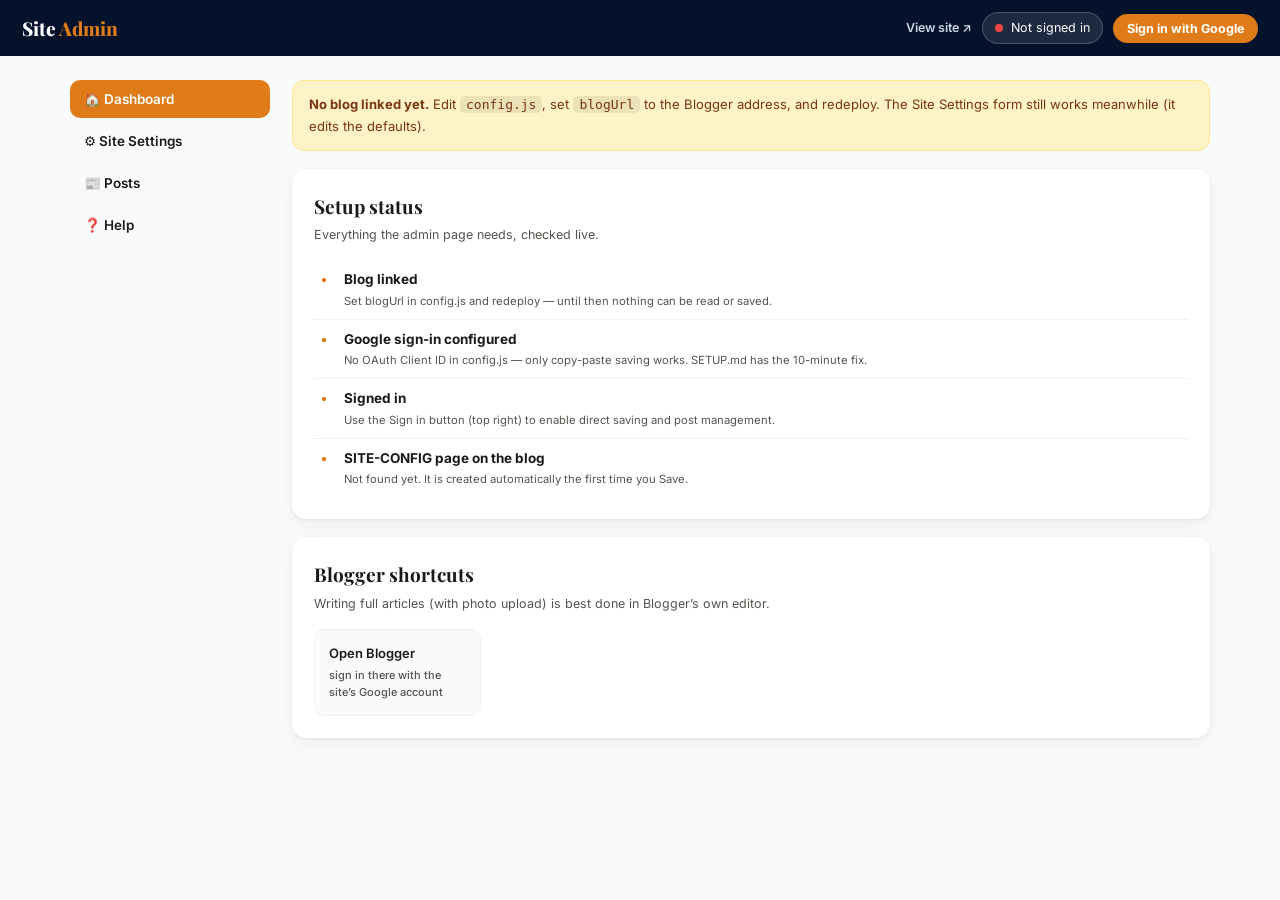
==== site/admin.html @ 519e2b73 "Culturae — magazine site (Vercel front + Blogger theme + /admin)" ====
<!DOCTYPE html>
<html lang="en">
<head>
  <meta charset="utf-8"/>
  <meta name="viewport" content="width=device-width, initial-scale=1"/>
  <meta name="robots" content="noindex, nofollow"/>
  <title>Site Admin</title>
  <link rel="preconnect" href="https://fonts.googleapis.com"/>
  <link rel="preconnect" href="https://fonts.gstatic.com" crossorigin="anonymous"/>
  <link href="https://fonts.googleapis.com/css2?family=Playfair+Display:wght@700;800&amp;family=Inter:wght@400;500;600;700&amp;display=swap" rel="stylesheet"/>
  <link rel="stylesheet" href="style.css"/>
  <style>
    body.pb-admin { font-family: var(--pb-sans); background: var(--pb-bg); }
    .ad-top {
      position: sticky; top: 0; z-index: 50; background: var(--pb-dark); color: #fff;
      display: flex; align-items: center; gap: 14px; padding: 12px 22px;
    }
    .ad-top .logo { font-family: var(--pb-display); font-weight: 800; font-size: 19px; }
    .ad-top .logo .accent { color: var(--pb-primary); }
    .ad-top .links { margin-left: auto; display: flex; align-items: center; gap: 10px; flex-wrap: wrap; }
    .ad-top a.tlink { color: #cbd5e1; font-size: 12.5px; font-weight: 600; }
    .ad-top a.tlink:hover { color: var(--pb-primary); }
    .ad-chip {
      display: inline-flex; align-items: center; gap: 8px; background: rgba(255,255,255,.1);
      border: 1px solid rgba(255,255,255,.2); border-radius: 999px; padding: 5px 12px; font-size: 12.5px;
    }
    .ad-chip .dot { width: 8px; height: 8px; border-radius: 50%; background: #ef4444; }
    .ad-chip.on .dot { background: #22c55e; }
    .ad-shell { display: flex; gap: 22px; max-width: 1180px; margin: 24px auto; padding: 0 20px; align-items: flex-start; }
    .ad-side { width: 200px; flex-shrink: 0; position: sticky; top: 74px; }
    .ad-side button {
      display: block; width: 100%; text-align: left; border: 0; background: transparent;
      padding: 11px 14px; border-radius: 10px; cursor: pointer; color: var(--pb-ink);
      font-family: var(--pb-sans); font-size: 13.5px; font-weight: 600; margin-bottom: 4px;
    }
    .ad-side button:hover { background: #fff; }
    .ad-side button.active { background: var(--pb-primary); color: #fff; }
    .ad-main { flex: 1; min-width: 0; }
    .ad-panel { display: none; }
    .ad-panel.active { display: block; }
    .ad-card {
      background: #fff; border-radius: 14px; box-shadow: var(--pb-card-shadow);
      padding: 22px; margin-bottom: 18px;
    }
    .ad-card h2 {
      margin: 0 0 4px; font-family: var(--pb-display); font-size: 19px; color: var(--pb-ink);
    }
    .ad-card .sub { margin: 0 0 16px; font-size: 12.5px; color: var(--pb-muted); line-height: 1.55; }
    .ad-field { margin-bottom: 12px; }
    .ad-field label { display: block; font-size: 12px; font-weight: 600; color: var(--pb-muted); margin-bottom: 5px; }
    .ad-field input, .ad-field textarea, .ad-field select {
      width: 100%; border: 1px solid var(--pb-faint); border-radius: 9px; padding: 9px 12px;
      font-family: var(--pb-sans); font-size: 13.5px; color: var(--pb-ink); background: #fff; outline: none;
    }
    .ad-field input:focus, .ad-field textarea:focus, .ad-field select:focus { border-color: var(--pb-primary); }
    .ad-field textarea { min-height: 90px; resize: vertical; }
    .ad-cols { display: grid; grid-template-columns: 1fr 1fr; gap: 0 16px; }
    @media (max-width: 700px) { .ad-cols { grid-template-columns: 1fr; } .ad-shell { flex-direction: column; } .ad-side { width: 100%; position: static; display: flex; flex-wrap: wrap; } .ad-side button { width: auto; } }
    .ad-rows { display: flex; flex-direction: column; gap: 8px; }
    .ad-row { display: flex; gap: 8px; align-items: center; }
    .ad-row input, .ad-row select { flex: 1; border: 1px solid var(--pb-faint); border-radius: 9px; padding: 8px 11px; font-family: var(--pb-sans); font-size: 13px; min-width: 0; outline: none; }
    .ad-row input:focus { border-color: var(--pb-primary); }
    .ad-row .vthumb { width: 56px; height: 32px; object-fit: cover; border-radius: 6px; background: var(--pb-line); flex-shrink: 0; }
    .ad-icon-btn {
      border: 1px solid var(--pb-line); background: #fff; border-radius: 8px; width: 30px; height: 30px;
      cursor: pointer; color: var(--pb-muted); font-size: 13px; line-height: 1; flex-shrink: 0;
    }
    .ad-icon-btn:hover { border-color: var(--pb-primary); color: var(--pb-primary); }
    .ad-add { margin-top: 10px; }
    .ad-btn {
      border: 0; border-radius: 999px; padding: 10px 22px; cursor: pointer;
      font-family: var(--pb-sans); font-size: 13.5px; font-weight: 700;
      background: var(--pb-primary); color: #fff;
    }
    .ad-btn:hover { background: var(--pb-secondary); }
    .ad-btn.ghost { background: #fff; color: var(--pb-secondary); border: 1px solid var(--pb-faint); }
    .ad-btn.ghost:hover { border-color: var(--pb-primary); color: var(--pb-primary); background: #fff; }
    .ad-btn.small { padding: 7px 14px; font-size: 12.5px; }
    .ad-btn.danger { background: #fff; color: #b91c1c; border: 1px solid #fecaca; }
    .ad-btn.danger:hover { background: #b91c1c; color: #fff; }
    .ad-btn:disabled { opacity: .45; cursor: not-allowed; }
    .ad-savebar {
      position: sticky; bottom: 14px; display: flex; gap: 10px; flex-wrap: wrap; align-items: center;
      background: var(--pb-dark); border-radius: 14px; padding: 13px 18px; box-shadow: 0 10px 30px rgba(0,0,0,.25);
    }
    .ad-savebar .note { color: #cbd5e1; font-size: 12px; margin-left: auto; }
    .ad-status { list-style: none; margin: 0; padding: 0; }
    .ad-status li { display: flex; gap: 10px; align-items: flex-start; padding: 9px 0; border-bottom: 1px solid var(--pb-line); font-size: 13.5px; }
    .ad-status li:last-child { border-bottom: 0; }
    .ad-status .st { font-weight: 800; width: 20px; flex-shrink: 0; text-align: center; }
    .ad-status .ok { color: #16a34a; } .ad-status .no { color: #d97706; }
    .ad-status small { display: block; color: var(--pb-muted); margin-top: 2px; line-height: 1.5; }
    .ad-shortcuts { display: grid; grid-template-columns: repeat(auto-fill, minmax(150px, 1fr)); gap: 10px; }
    .ad-shortcuts a {
      display: block; background: var(--pb-bg); border: 1px solid var(--pb-line); border-radius: 10px;
      padding: 13px 14px; font-size: 13px; font-weight: 600; color: var(--pb-ink);
    }
    .ad-shortcuts a:hover { border-color: var(--pb-primary); color: var(--pb-primary); }
    .ad-shortcuts a span { display: block; font-size: 11px; font-weight: 500; color: var(--pb-muted); margin-top: 3px; }
    table.ad-posts { width: 100%; border-collapse: collapse; font-size: 13px; }
    table.ad-posts th { text-align: left; font-size: 11px; text-transform: uppercase; letter-spacing: 1px; color: var(--pb-muted); padding: 8px 10px; border-bottom: 2px solid var(--pb-line); }
    table.ad-posts td { padding: 10px; border-bottom: 1px solid var(--pb-line); vertical-align: top; }
    table.ad-posts .t { font-weight: 600; }
    .ad-pill { display: inline-block; font-size: 10.5px; font-weight: 700; letter-spacing: .5px; text-transform: uppercase; border-radius: 999px; padding: 2px 9px; background: var(--pb-primary-soft); color: var(--pb-secondary-deep); margin: 1px 2px 1px 0; }
    .ad-pill.draft { background: #fef3c7; color: #92400e; }
    .ad-actions { display: flex; gap: 6px; flex-wrap: wrap; }
    .ad-banner { border-radius: 12px; padding: 13px 16px; font-size: 13px; line-height: 1.6; margin-bottom: 18px; }
    .ad-banner.warn { background: #fef3c7; color: #78350f; border: 1px solid #fde68a; }
    .ad-banner.info { background: #e0ecff; color: #1e3a8a; border: 1px solid #bfdbfe; }
    .ad-banner code { background: rgba(0,0,0,.07); border-radius: 5px; padding: 1px 6px; }
    #ad-toasts { position: fixed; right: 18px; bottom: 18px; z-index: 100; display: flex; flex-direction: column; gap: 8px; }
    .ad-toast { background: var(--pb-dark); color: #fff; border-radius: 10px; padding: 11px 16px; font-size: 13px; box-shadow: 0 10px 24px rgba(0,0,0,.3); max-width: 340px; }
    .ad-toast.err { background: #b91c1c; }
    .ad-help h3 { font-family: var(--pb-display); font-size: 16px; margin: 18px 0 6px; }
    .ad-help p, .ad-help li { font-size: 13.5px; color: #44403c; line-height: 1.7; }
    .ad-help code { background: var(--pb-line); border-radius: 5px; padding: 1px 6px; font-size: 12px; }
    .ad-json { width: 100%; min-height: 160px; font-family: monospace; font-size: 12px; border: 1px solid var(--pb-faint); border-radius: 9px; padding: 10px; }
  </style>
  <script src="config.js"></script>
</head>
<body class="pb-admin">

  <div class="ad-top">
    <div class="logo">Site <span class="accent">Admin</span></div>
    <div class="links">
      <a class="tlink" href="/" target="_blank" rel="noopener">View site &#8599;</a>
      <a class="tlink" id="ad-view-blog" href="#" target="_blank" rel="noopener" style="display:none">View blog &#8599;</a>
      <span class="ad-chip" id="ad-auth-chip"><span class="dot"></span><span id="ad-auth-text">Not signed in</span></span>
      <button class="ad-btn small" id="ad-signin-btn" type="button">Sign in with Google</button>
    </div>
  </div>

  <div class="ad-shell">
    <div class="ad-side" id="ad-tabs">
      <button class="active" data-panel="dash" type="button">&#127968; Dashboard</button>
      <button data-panel="settings" type="button">&#9881;&#65039; Site Settings</button>
      <button data-panel="posts" type="button">&#128240; Posts</button>
      <button data-panel="help" type="button">&#10067; Help</button>
    </div>

    <div class="ad-main">

      <!-- ============ DASHBOARD ============ -->
      <div class="ad-panel active" id="panel-dash">
        <div id="ad-banners"></div>
        <div class="ad-card">
          <h2>Setup status</h2>
          <p class="sub">Everything the admin page needs, checked live.</p>
          <ul class="ad-status" id="ad-status"></ul>
        </div>
        <div class="ad-card">
          <h2>Blogger shortcuts</h2>
          <p class="sub">Writing full articles (with photo upload) is best done in Blogger&#8217;s own editor.</p>
          <div class="ad-shortcuts" id="ad-shortcuts"></div>
        </div>
      </div>

      <!-- ============ SITE SETTINGS ============ -->
      <div class="ad-panel" id="panel-settings">
        <div class="ad-card">
          <h2>Branding</h2>
          <p class="sub">The site name shown in the header and footer of the Vercel site.</p>
          <div class="ad-cols">
            <div class="ad-field"><label>Site name</label><input data-cfg="brand.title" type="text"/></div>
            <div class="ad-field"><label>Tagline</label><input data-cfg="brand.tagline" type="text"/></div>
            <div class="ad-field"><label>Logo image URL (optional — empty = text logo)</label><input data-cfg="brand.logo" type="text" placeholder="https://..."/></div>
            <div class="ad-field"><label>Hero carousel label</label><input data-cfg="heroLabel" type="text" placeholder="Featured"/></div>
          </div>
        </div>

        <div class="ad-card">
          <h2>Menu</h2>
          <p class="sub">Top navigation links. Category pages live on the blog: <code>&lt;blog address&gt;/search/label/&lt;Label&gt;</code>.</p>
          <div class="ad-rows" id="rows-nav"></div>
          <button class="ad-btn ghost small ad-add" data-add="nav" type="button">+ Add link</button>
        </div>

        <div class="ad-card">
          <h2>Homepage rows</h2>
          <p class="sub">Each row shows the 5 newest posts carrying that label. The label must exactly match the label on the Blogger posts.</p>
          <div class="ad-rows" id="rows-sections"></div>
          <button class="ad-btn ghost small ad-add" data-add="sections" type="button">+ Add row</button>
        </div>

        <div class="ad-card">
          <h2>Quote banner</h2>
          <p class="sub">The dark banner between the homepage rows. Leave the quote empty to hide it.</p>
          <div class="ad-field"><label>Quote</label><textarea data-cfg="quote.text"></textarea></div>
          <div class="ad-cols">
            <div class="ad-field"><label>Name</label><input data-cfg="quote.name" type="text"/></div>
            <div class="ad-field"><label>Role / description</label><input data-cfg="quote.role" type="text"/></div>
          </div>
          <div class="ad-field"><label>Portrait image URL (optional)</label><input data-cfg="quote.image" type="text" placeholder="https://..."/></div>
        </div>

        <div class="ad-card">
          <h2>YouTube videos</h2>
          <p class="sub">The video ID is the part after <code>v=</code> in a YouTube link. Remove all rows to hide the section.</p>
          <div class="ad-rows" id="rows-videos"></div>
          <button class="ad-btn ghost small ad-add" data-add="videos" type="button">+ Add video</button>
        </div>

        <div class="ad-card">
          <h2>Footer</h2>
          <div class="ad-cols">
            <div class="ad-field"><label>Footer title (empty = site name)</label><input data-cfg="footer.title" type="text"/></div>
            <div class="ad-field"><label>Email</label><input data-cfg="footer.contact.email" type="text"/></div>
            <div class="ad-field"><label>Phone</label><input data-cfg="footer.contact.phone" type="text"/></div>
            <div class="ad-field"><label>WhatsApp number (digits only, with country code)</label><input data-cfg="footer.contact.whatsapp" type="text" placeholder="9198xxxxxxxx"/></div>
            <div class="ad-field"><label>Address (optional)</label><input data-cfg="footer.contact.address" type="text"/></div>
          </div>
          <div class="ad-field"><label>About text</label><textarea data-cfg="footer.about"></textarea></div>
          <label style="font-size:12px;font-weight:600;color:var(--pb-muted);margin-bottom:5px;display:block">Social links</label>
          <div class="ad-rows" id="rows-social"></div>
          <button class="ad-btn ghost small ad-add" data-add="social" type="button">+ Add social link</button>
          <div class="ad-cols" style="margin-top:16px">
            <div class="ad-field"><label>Newsletter form URL (Google Form / Mailchimp — empty hides the box)</label><input data-cfg="footer.newsletter.action" type="text" placeholder="https://..."/></div>
            <div class="ad-field"><label>Newsletter box title</label><input data-cfg="footer.newsletter.title" type="text"/></div>
          </div>
        </div>

        <div class="ad-savebar">
          <button class="ad-btn" id="ad-save-btn" type="button">Save to website</button>
          <button class="ad-btn ghost" id="ad-copy-btn" type="button">Copy for manual paste</button>
          <span class="note" id="ad-save-note">Changes go live on both sites within a minute or two.</span>
        </div>
        <div class="ad-card" id="ad-manual-card" style="display:none; margin-top:18px">
          <h2>Manual paste</h2>
          <p class="sub">Copied! In Blogger open <b>Pages &#8594; SITE-CONFIG</b> (create it with exactly that title if missing), switch the editor to <b>HTML view</b> (pencil icon &#8594; HTML view), select everything, paste, then <b>Publish/Update</b>.</p>
          <textarea class="ad-json" id="ad-manual-json" readonly></textarea>
        </div>
      </div>

      <!-- ============ POSTS ============ -->
      <div class="ad-panel" id="panel-posts">
        <div id="ad-posts-locked" class="ad-banner info">
          Sign in with Google (top right) to manage posts here — or use the
          <a href="https://www.blogger.com" target="_blank" rel="noopener"><b>Blogger dashboard</b></a> directly.
        </div>
        <div id="ad-posts-ui" style="display:none">
          <div class="ad-card">
            <h2>Quick post</h2>
            <p class="sub">Good for short announcements. For long articles with several photos, use the Blogger editor (photo upload works there).</p>
            <div class="ad-field"><label>Title</label><input id="np-title" type="text"/></div>
            <div class="ad-field"><label>Labels (comma separated — these decide which homepage rows it appears in)</label><input id="np-labels" type="text" placeholder="News, Featured"/></div>
            <div class="ad-field"><label>Main image URL (becomes the card thumbnail)</label><input id="np-image" type="text" placeholder="https://..."/></div>
            <div class="ad-field"><label>Text</label><textarea id="np-body" style="min-height:140px"></textarea></div>
            <div class="ad-actions">
              <button class="ad-btn" id="np-publish" type="button">Publish</button>
              <button class="ad-btn ghost" id="np-draft" type="button">Save as draft</button>
            </div>
            <div id="np-result" style="margin-top:10px;font-size:13px"></div>
          </div>
          <div class="ad-card">
            <h2>Recent posts <button class="ad-btn ghost small" id="ad-posts-refresh" style="float:right" type="button">Refresh</button></h2>
            <div style="overflow-x:auto">
              <table class="ad-posts">
                <thead><tr><th>Post</th><th>Labels</th><th style="width:210px">Actions</th></tr></thead>
                <tbody id="ad-posts-body"></tbody>
              </table>
            </div>
          </div>
        </div>
      </div>

      <!-- ============ HELP ============ -->
      <div class="ad-panel" id="panel-help">
        <div class="ad-card ad-help">
          <h2>How this site works</h2>
          <p>Articles live on the <b>Blogger blog</b>. The public website reads them automatically — no redeploys, ever.</p>
          <h3>Where do I change things?</h3>
          <ul>
            <li><b>Write / edit articles</b> — Blogger editor (Dashboard tab &#8594; shortcuts), or Quick post here.</li>
            <li><b>Homepage rows, videos, quote, footer, menu</b> — Site Settings tab, then Save.</li>
            <li><b>Logo image &amp; blog menus</b> — Blogger &#8594; Layout.</li>
            <li><b>Colors</b> — Blogger &#8594; Theme &#8594; Customize.</li>
          </ul>
          <h3>Labels are the magic</h3>
          <p>A post labelled <code>News</code> appears in the Updates row; <code>Featured</code> puts it in the top carousel. One post can carry several labels. Every post needs at least one image — the first image becomes its thumbnail.</p>
          <h3>Where do my settings get saved?</h3>
          <p>Into a hidden page on the blog called <code>SITE-CONFIG</code>. Both the Vercel site and the blog read it when they load. Don&#8217;t delete that page, and never put passwords in it — it is technically public.</p>
          <h3>Sign-in doesn&#8217;t work?</h3>
          <p>The Google OAuth Client ID must be set in <code>config.js</code> and this page&#8217;s address must be listed as an authorized JavaScript origin in Google Cloud Console (SETUP.md has the exact steps). Only the Google account that owns the blog can actually save — other accounts get an error from Google.</p>
        </div>
      </div>

    </div>
  </div>

  <div id="ad-toasts"></div>

  <script src="https://accounts.google.com/gsi/client" async defer></script>
  <script src="admin.js"></script>
</body>
</html>
---- site/style.css ----
/* ============================================================
   Heritage Magazine — Blogger theme styled after punarjjanibharat.com
   Fonts: Playfair Display (display), Lora (serif), Inter (UI)
   Palette: saffron #e07b1a · brown #79603c · navy #04122b
   ============================================================ */

:root {
  --pb-primary: #e07b1a;
  --pb-primary-soft: #ffedd5;
  --pb-secondary: #79603c;
  --pb-secondary-deep: #5f4b2f;
  --pb-dark: #04122b;
  --pb-darker: #031020;
  --pb-bg: #f8fafc;
  --pb-line: #eef2f7;
  --pb-ink: #1c1917;
  --pb-muted: #57534e;
  --pb-faint: #cbd5e1;
  --pb-card-shadow: 0 1px 3px rgba(0, 0, 0, .07), 0 6px 18px rgba(0, 0, 0, .05);
  --pb-card-shadow-hover: 0 4px 10px rgba(0, 0, 0, .08), 0 14px 30px rgba(0, 0, 0, .10);
  --pb-display: 'Playfair Display', Georgia, serif;
  --pb-serif: 'Lora', Georgia, serif;
  --pb-sans: 'Inter', system-ui, -apple-system, 'Segoe UI', Roboto, sans-serif;
  --pb-radius: 12px;
  --pb-maxw: 1240px;
}

* { box-sizing: border-box; }
html { scroll-behavior: smooth; -webkit-text-size-adjust: 100%; }
body {
  margin: 0;
  background: var(--pb-bg);
  color: var(--pb-ink);
  font-family: var(--pb-serif);
  font-size: 16px;
  line-height: 1.6;
}
img { max-width: 100%; border: 0; }
a { color: inherit; text-decoration: none; }
a:hover { color: var(--pb-primary); }

.pb-wrap { max-width: var(--pb-maxw); margin: 0 auto; padding: 0 20px; }

/* visibility helpers driven by body classes set in the template */
.pb-home-only { display: none; }
body.pb-is-home .pb-home-only { display: block; }
body.pb-is-home .pb-hide-on-home { display: none; }

/* ---------------- header ---------------- */
.pb-header {
  position: sticky; top: 0; z-index: 60;
  background: #fff;
  border-bottom: 1px solid var(--pb-line);
  box-shadow: 0 1px 2px rgba(0, 0, 0, .04);
}
.pb-header-inner {
  display: flex; align-items: center; gap: 20px;
  min-height: 74px; padding: 8px 20px;
  max-width: var(--pb-maxw); margin: 0 auto;
}
.pb-brand { display: flex; align-items: center; gap: 12px; flex-shrink: 0; }
.pb-brand img { height: 52px; width: auto; object-fit: contain; }
.pb-brand-title {
  font-family: var(--pb-display); font-weight: 800; font-size: 26px;
  color: var(--pb-secondary-deep); letter-spacing: .5px; line-height: 1.1;
}
.pb-brand-title .accent { color: var(--pb-primary); }
.pb-brand-tagline {
  display: block; font-family: var(--pb-sans); font-weight: 500;
  font-size: 10.5px; letter-spacing: 2.2px; text-transform: uppercase;
  color: var(--pb-muted); margin-top: 2px;
}
.pb-nav { margin-left: auto; }
.pb-nav ul { display: flex; align-items: center; gap: 26px; list-style: none; margin: 0; padding: 0; }
.pb-nav a {
  font-family: var(--pb-sans); font-size: 13px; font-weight: 600;
  letter-spacing: 1.2px; text-transform: uppercase; color: #33302c;
  padding: 8px 0; border-bottom: 2px solid transparent;
}
.pb-nav a:hover { color: var(--pb-primary); border-bottom-color: var(--pb-primary); }
.pb-search { display: flex; align-items: center; }
.pb-search form { display: flex; align-items: center; background: var(--pb-bg); border: 1px solid var(--pb-line); border-radius: 999px; padding: 4px 6px 4px 16px; }
.pb-search input {
  border: 0; background: transparent; outline: none; width: 170px;
  font-family: var(--pb-sans); font-size: 13px; color: var(--pb-ink);
}
.pb-search button {
  border: 0; background: var(--pb-primary); color: #fff; cursor: pointer;
  width: 30px; height: 30px; border-radius: 50%;
  display: flex; align-items: center; justify-content: center; flex-shrink: 0;
}
.pb-search button svg { width: 14px; height: 14px; }
.pb-menu-btn {
  display: none; margin-left: auto; border: 1px solid var(--pb-line);
  background: #fff; border-radius: 8px; padding: 8px 10px; cursor: pointer; color: var(--pb-ink);
}
.pb-menu-btn svg { width: 20px; height: 20px; display: block; }

@media (max-width: 980px) {
  .pb-nav {
    display: none; position: absolute; left: 0; right: 0; top: 100%;
    background: #fff; border-bottom: 1px solid var(--pb-line);
    box-shadow: 0 16px 30px rgba(0, 0, 0, .08); padding: 10px 20px 16px;
  }
  .pb-nav.open { display: block; }
  .pb-nav ul { flex-direction: column; align-items: stretch; gap: 0; }
  .pb-nav a { display: block; padding: 12px 4px; border-bottom: 1px solid var(--pb-line); }
  .pb-menu-btn { display: block; }
  .pb-search { margin-left: auto; }
  .pb-menu-btn { margin-left: 0; }
}
@media (max-width: 560px) {
  .pb-search input { width: 90px; }
  .pb-brand img { height: 42px; }
  .pb-brand-title { font-size: 21px; }
}

/* ---------------- hero carousel ---------------- */
.pb-hero { margin: 22px auto 8px; max-width: var(--pb-maxw); padding: 0 20px; }
.pb-hero-frame {
  position: relative; border-radius: 16px; overflow: hidden;
  background: var(--pb-dark); aspect-ratio: 16 / 6.2; min-height: 220px;
}
.pb-hero-slide {
  position: absolute; inset: 0; opacity: 0; transition: opacity .6s ease;
  pointer-events: none; display: block;
}
.pb-hero-slide.active { opacity: 1; pointer-events: auto; }
.pb-hero-slide img { width: 100%; height: 100%; object-fit: cover; display: block; }
.pb-hero-caption {
  position: absolute; left: 0; right: 0; bottom: 0;
  padding: 90px 34px 30px;
  background: linear-gradient(to top, rgba(3, 16, 32, .88), rgba(3, 16, 32, 0));
  color: #fff;
}
.pb-hero-caption .chip {
  display: inline-block; background: var(--pb-primary); color: #fff;
  font-family: var(--pb-sans); font-size: 11px; font-weight: 700;
  letter-spacing: 1.5px; text-transform: uppercase;
  padding: 4px 12px; border-radius: 999px; margin-bottom: 10px;
}
.pb-hero-caption h3 {
  margin: 0; font-family: var(--pb-display); font-weight: 700;
  font-size: clamp(18px, 2.6vw, 30px); line-height: 1.25; max-width: 850px;
}
.pb-hero-dots {
  position: absolute; bottom: 12px; right: 22px; display: flex; gap: 8px; z-index: 5;
}
.pb-hero-dots button {
  width: 9px; height: 9px; border-radius: 50%; border: 0; cursor: pointer;
  background: rgba(255, 255, 255, .45); padding: 0;
}
.pb-hero-dots button.active { background: var(--pb-primary); width: 22px; border-radius: 999px; }
@media (max-width: 700px) {
  .pb-hero-frame { aspect-ratio: 16 / 10; }
  .pb-hero-caption { padding: 60px 18px 18px; }
}

/* ---------------- section shell ---------------- */
.pb-section { padding: 26px 0 6px; }
.pb-section-head {
  display: flex; align-items: baseline; gap: 16px; margin-bottom: 18px;
}
.pb-section-head h2 {
  margin: 0; font-family: var(--pb-display); font-weight: 800;
  font-size: 21px; letter-spacing: 1.5px; text-transform: uppercase;
  color: var(--pb-ink); position: relative; padding-left: 16px; flex-shrink: 0;
}
.pb-section-head h2::before {
  content: ''; position: absolute; left: 0; top: 4px; bottom: 4px;
  width: 5px; border-radius: 3px; background: var(--pb-primary);
}
.pb-section-head .rule { flex: 1; height: 1px; background: var(--pb-line); }
.pb-section-head .more {
  font-family: var(--pb-sans); font-size: 13px; font-weight: 700;
  color: var(--pb-primary); white-space: nowrap;
}
.pb-section-head .more:hover { color: var(--pb-secondary); }

/* dark variant (videos) */
.pb-section.dark .pb-section-head h2 { color: #fff; }
.pb-section.dark .pb-section-head .rule { background: rgba(255, 255, 255, .15); }

/* ---------------- post cards ---------------- */
.pb-grid {
  display: grid; gap: 18px;
  grid-template-columns: repeat(5, minmax(0, 1fr));
}
@media (max-width: 1100px) { .pb-grid { grid-template-columns: repeat(4, minmax(0, 1fr)); } }
@media (max-width: 900px)  { .pb-grid { grid-template-columns: repeat(3, minmax(0, 1fr)); } }
@media (max-width: 640px)  { .pb-grid { grid-template-columns: repeat(2, minmax(0, 1fr)); gap: 12px; } }

.pb-card {
  background: #fff; border-radius: var(--pb-radius); overflow: hidden;
  box-shadow: var(--pb-card-shadow); display: flex; flex-direction: column;
  transition: transform .18s ease, box-shadow .18s ease; position: relative;
}
.pb-card:hover { transform: translateY(-3px); box-shadow: var(--pb-card-shadow-hover); }
.pb-card-img { display: block; aspect-ratio: 16 / 10; background: var(--pb-line); overflow: hidden; }
.pb-card-img img { width: 100%; height: 100%; object-fit: cover; display: block; transition: transform .35s ease; }
.pb-card:hover .pb-card-img img { transform: scale(1.04); }
.pb-card-body { padding: 12px 14px 10px; display: flex; flex-direction: column; flex: 1; }
.pb-card-title {
  margin: 0 0 6px; font-family: var(--pb-serif); font-weight: 700;
  font-size: 15px; line-height: 1.35; color: var(--pb-ink);
  display: -webkit-box; -webkit-line-clamp: 2; -webkit-box-orient: vertical; overflow: hidden;
}
.pb-card:hover .pb-card-title { color: var(--pb-primary); }
.pb-card-excerpt {
  margin: 0; font-family: var(--pb-sans); font-size: 12.5px; line-height: 1.5;
  color: var(--pb-muted);
  display: -webkit-box; -webkit-line-clamp: 2; -webkit-box-orient: vertical; overflow: hidden;
}
.pb-card-meta {
  margin-top: auto; padding-top: 10px; display: flex; align-items: center; gap: 8px;
  border-top: 1px solid var(--pb-line); margin-top: 12px; padding-top: 9px; padding-bottom: 2px;
}
.pb-avatar {
  width: 24px; height: 24px; border-radius: 50%; flex-shrink: 0;
  background: var(--pb-secondary); color: #fff;
  font-family: var(--pb-sans); font-size: 11px; font-weight: 700;
  display: flex; align-items: center; justify-content: center; text-transform: uppercase;
}
.pb-card-meta .who {
  font-family: var(--pb-sans); font-size: 11.5px; font-weight: 600; color: var(--pb-muted);
  overflow: hidden; text-overflow: ellipsis; white-space: nowrap;
}
.pb-card-meta .read {
  margin-left: auto; font-family: var(--pb-sans); font-size: 11.5px; font-weight: 700;
  color: var(--pb-primary); white-space: nowrap;
}
.pb-card .pb-link-cover { position: absolute; inset: 0; z-index: 2; }
.pb-card .pb-card-meta, .pb-card .pb-link-under { position: relative; z-index: 3; }

/* ---------------- quote banner ---------------- */
.pb-quote { margin: 34px 0 10px; }
.pb-quote-inner {
  background: linear-gradient(120deg, var(--pb-darker), var(--pb-dark) 55%, #123);
  border-radius: 16px; color: #fff; overflow: hidden;
  display: flex; align-items: center; gap: 34px; padding: 34px 40px;
}
.pb-quote-inner img {
  width: 150px; height: 150px; object-fit: cover; border-radius: 50%;
  border: 3px solid var(--pb-primary); flex-shrink: 0; background: #223;
}
.pb-quote-text blockquote {
  margin: 0; font-family: var(--pb-display); font-weight: 700;
  font-size: clamp(20px, 3vw, 32px); line-height: 1.3; letter-spacing: 1px;
}
.pb-quote-text blockquote::before { content: '\201C'; color: var(--pb-primary); }
.pb-quote-text blockquote::after { content: '\201D'; color: var(--pb-primary); }
.pb-quote-text .name {
  margin-top: 14px; font-family: var(--pb-sans); font-weight: 700;
  letter-spacing: 2.5px; font-size: 14px; color: var(--pb-primary); text-transform: uppercase;
}
.pb-quote-text .role { font-family: var(--pb-sans); font-size: 12.5px; color: var(--pb-faint); letter-spacing: 1px; margin-top: 3px; }
@media (max-width: 640px) {
  .pb-quote-inner { flex-direction: column; text-align: center; padding: 28px 22px; }
}

/* ---------------- video section ---------------- */
.pb-videos-band { background: var(--pb-darker); margin-top: 34px; padding: 8px 0 34px; }
.pb-video-grid { display: grid; gap: 18px; grid-template-columns: repeat(3, minmax(0, 1fr)); }
@media (max-width: 900px) { .pb-video-grid { grid-template-columns: repeat(2, minmax(0, 1fr)); } }
@media (max-width: 560px) { .pb-video-grid { grid-template-columns: 1fr; } }
.pb-video {
  position: relative; border-radius: var(--pb-radius); overflow: hidden;
  background: #000; aspect-ratio: 16 / 9; cursor: pointer; border: 0; padding: 0; display: block; width: 100%;
}
.pb-video img { width: 100%; height: 100%; object-fit: cover; opacity: .85; transition: opacity .2s, transform .3s; }
.pb-video:hover img { opacity: 1; transform: scale(1.03); }
.pb-video .play {
  position: absolute; inset: 0; margin: auto; width: 54px; height: 54px;
  background: rgba(224, 123, 26, .92); border-radius: 50%;
  display: flex; align-items: center; justify-content: center; pointer-events: none;
}
.pb-video .play svg { width: 20px; height: 20px; fill: #fff; margin-left: 3px; }
.pb-video .vtitle {
  position: absolute; left: 0; right: 0; bottom: 0; text-align: left;
  padding: 40px 14px 12px; color: #fff; font-family: var(--pb-sans);
  font-size: 12.5px; font-weight: 600; line-height: 1.4;
  background: linear-gradient(to top, rgba(0, 0, 0, .85), transparent);
  display: -webkit-box; -webkit-line-clamp: 2; -webkit-box-orient: vertical; overflow: hidden;
}
.pb-video iframe { position: absolute; inset: 0; width: 100%; height: 100%; border: 0; }

/* ---------------- footer ---------------- */
.pb-footer { background: var(--pb-dark); color: #d7dee8; margin-top: 0; }
.pb-footer-grid {
  display: grid; gap: 36px; grid-template-columns: 1.4fr 1fr 1.2fr 1.3fr;
  padding: 46px 0 30px;
}
@media (max-width: 900px) { .pb-footer-grid { grid-template-columns: 1fr 1fr; } }
@media (max-width: 560px) { .pb-footer-grid { grid-template-columns: 1fr; gap: 26px; } }
.pb-footer h4 {
  margin: 0 0 16px; font-family: var(--pb-display); font-size: 17px;
  font-weight: 700; color: #fff; letter-spacing: 1px;
}
.pb-footer-brand .pb-brand-title { color: #fff; font-size: 24px; }
.pb-footer-about { font-family: var(--pb-sans); font-size: 13px; line-height: 1.7; color: var(--pb-faint); margin: 12px 0 18px; }
.pb-social { display: flex; flex-wrap: wrap; gap: 10px; }
.pb-social a {
  width: 36px; height: 36px; border-radius: 50%;
  border: 1px solid rgba(255, 255, 255, .25);
  display: flex; align-items: center; justify-content: center; color: #fff;
  transition: background .2s, border-color .2s;
}
.pb-social a:hover { background: var(--pb-primary); border-color: var(--pb-primary); color: #fff; }
.pb-social svg { width: 16px; height: 16px; fill: currentColor; }
.pb-footer ul { list-style: none; margin: 0; padding: 0; }
.pb-footer ul li { margin-bottom: 10px; }
.pb-footer ul a, .pb-footer-contact a {
  font-family: var(--pb-sans); font-size: 13.5px; color: var(--pb-faint);
}
.pb-footer ul a:hover, .pb-footer-contact a:hover { color: var(--pb-primary); }
.pb-footer .widget ul { list-style: none; margin: 0; padding: 0; }
.pb-footer-contact p {
  display: flex; align-items: center; gap: 10px; margin: 0 0 12px;
  font-family: var(--pb-sans); font-size: 13.5px; color: var(--pb-faint);
}
.pb-footer-contact svg { width: 15px; height: 15px; fill: var(--pb-primary); flex-shrink: 0; }
.pb-subscribe-form { display: flex; border-radius: 999px; overflow: hidden; background: #fff; padding: 4px; }
.pb-subscribe-form input {
  flex: 1; border: 0; outline: none; padding: 8px 16px; min-width: 0;
  font-family: var(--pb-sans); font-size: 13px; color: var(--pb-ink); background: transparent;
}
.pb-subscribe-form button {
  border: 0; background: var(--pb-primary); color: #fff; cursor: pointer;
  font-family: var(--pb-sans); font-size: 13px; font-weight: 700;
  padding: 8px 20px; border-radius: 999px;
}
.pb-subscribe-form button:hover { background: var(--pb-secondary); }
.pb-footer-note { font-family: var(--pb-sans); font-size: 12px; color: #8fa0b5; margin-top: 10px; }
.pb-footer-bottom {
  border-top: 1px solid rgba(255, 255, 255, .12);
  padding: 18px 0; text-align: center;
  font-family: var(--pb-sans); font-size: 12.5px; color: #8fa0b5;
}
.pb-footer-bottom a { color: var(--pb-primary); }

/* ---------------- article (item) page ---------------- */
.pb-article { max-width: 780px; margin: 30px auto 40px; padding: 0 20px; }
.pb-article-card { background: #fff; border-radius: 16px; box-shadow: var(--pb-card-shadow); padding: clamp(20px, 4vw, 44px); }
.pb-article h1.pb-article-title {
  margin: 0 0 14px; font-family: var(--pb-display); font-weight: 800;
  font-size: clamp(24px, 4vw, 36px); line-height: 1.22; color: var(--pb-ink);
}
.pb-article-meta {
  display: flex; flex-wrap: wrap; align-items: center; gap: 10px;
  font-family: var(--pb-sans); font-size: 13px; color: var(--pb-muted);
  padding-bottom: 16px; margin-bottom: 20px; border-bottom: 1px solid var(--pb-line);
}
.pb-article-meta .dot { opacity: .5; }
.pb-label-chip {
  display: inline-block; background: var(--pb-primary-soft); color: var(--pb-secondary-deep);
  font-family: var(--pb-sans); font-size: 11px; font-weight: 700; letter-spacing: 1px;
  text-transform: uppercase; padding: 3px 10px; border-radius: 999px;
}
.pb-label-chip:hover { background: var(--pb-primary); color: #fff; }
.pb-post-body { font-size: 17px; line-height: 1.85; color: #292524; }
.pb-post-body img { border-radius: 10px; height: auto; }
.pb-post-body a { color: var(--pb-primary); text-decoration: underline; }
.pb-post-body h2, .pb-post-body h3 { font-family: var(--pb-display); line-height: 1.3; margin: 1.4em 0 .5em; }
.pb-post-body blockquote {
  margin: 1.4em 0; padding: 12px 22px; border-left: 4px solid var(--pb-primary);
  background: var(--pb-bg); border-radius: 0 10px 10px 0; font-style: italic;
}
.pb-share { display: flex; align-items: center; gap: 10px; margin-top: 26px; padding-top: 18px; border-top: 1px solid var(--pb-line); flex-wrap: wrap; }
.pb-share span { font-family: var(--pb-sans); font-size: 13px; font-weight: 700; color: var(--pb-muted); letter-spacing: 1px; text-transform: uppercase; }
.pb-share a {
  display: inline-flex; align-items: center; gap: 6px;
  font-family: var(--pb-sans); font-size: 12.5px; font-weight: 600;
  border: 1px solid var(--pb-line); border-radius: 999px; padding: 6px 14px; color: var(--pb-muted);
}
.pb-share a:hover { border-color: var(--pb-primary); color: var(--pb-primary); }
.pb-share svg { width: 14px; height: 14px; fill: currentColor; }
.pb-pager { display: flex; justify-content: space-between; gap: 12px; margin-top: 22px; }
.pb-pager a {
  font-family: var(--pb-sans); font-size: 13px; font-weight: 700; color: var(--pb-secondary);
  background: #fff; border: 1px solid var(--pb-line); border-radius: 999px; padding: 9px 20px;
}
.pb-pager a:hover { color: #fff; background: var(--pb-primary); border-color: var(--pb-primary); }

/* comments */
.pb-comments { margin-top: 30px; }
.pb-comments h3 { font-family: var(--pb-display); font-size: 20px; margin: 0 0 16px; }
.pb-comment { display: flex; gap: 12px; padding: 14px 0; border-bottom: 1px solid var(--pb-line); }
.pb-comment .pb-avatar { width: 34px; height: 34px; font-size: 13px; }
.pb-comment .c-author { font-family: var(--pb-sans); font-weight: 700; font-size: 13.5px; }
.pb-comment .c-date { font-family: var(--pb-sans); font-size: 11.5px; color: var(--pb-muted); margin-left: 8px; }
.pb-comment .c-body { font-size: 14.5px; margin-top: 4px; line-height: 1.6; }
.pb-comment-cta {
  display: inline-block; margin-top: 18px; font-family: var(--pb-sans); font-weight: 700; font-size: 13.5px;
  background: var(--pb-primary); color: #fff !important; border-radius: 999px; padding: 10px 24px;
}
.pb-comment-cta:hover { background: var(--pb-secondary); }

/* ---------------- index / label / search pages ---------------- */
.pb-index { padding: 28px 0 40px; }
.pb-index-title {
  font-family: var(--pb-display); font-size: 26px; font-weight: 800; margin: 0 0 22px;
  padding-left: 16px; position: relative;
}
.pb-index-title::before {
  content: ''; position: absolute; left: 0; top: 6px; bottom: 6px;
  width: 5px; border-radius: 3px; background: var(--pb-primary);
}
.pb-index-title small { display: block; font-family: var(--pb-sans); font-size: 12px; font-weight: 600; letter-spacing: 2px; text-transform: uppercase; color: var(--pb-muted); margin-bottom: 4px; }
.pb-status-msg {
  background: #fff; border: 1px dashed var(--pb-faint); border-radius: var(--pb-radius);
  padding: 40px; text-align: center; font-family: var(--pb-sans); color: var(--pb-muted);
}

/* skeleton shimmer for JS sections */
.pb-skeleton { border-radius: var(--pb-radius); background: linear-gradient(90deg, #eef2f7 25%, #f8fafc 50%, #eef2f7 75%); background-size: 200% 100%; animation: pbsh 1.2s infinite; aspect-ratio: 16/13; }
@keyframes pbsh { to { background-position: -200% 0; } }

/* misc blogger bits */
.blog-admin, .quickedit { display: none; }
#navbar, .navbar { display: none !important; }
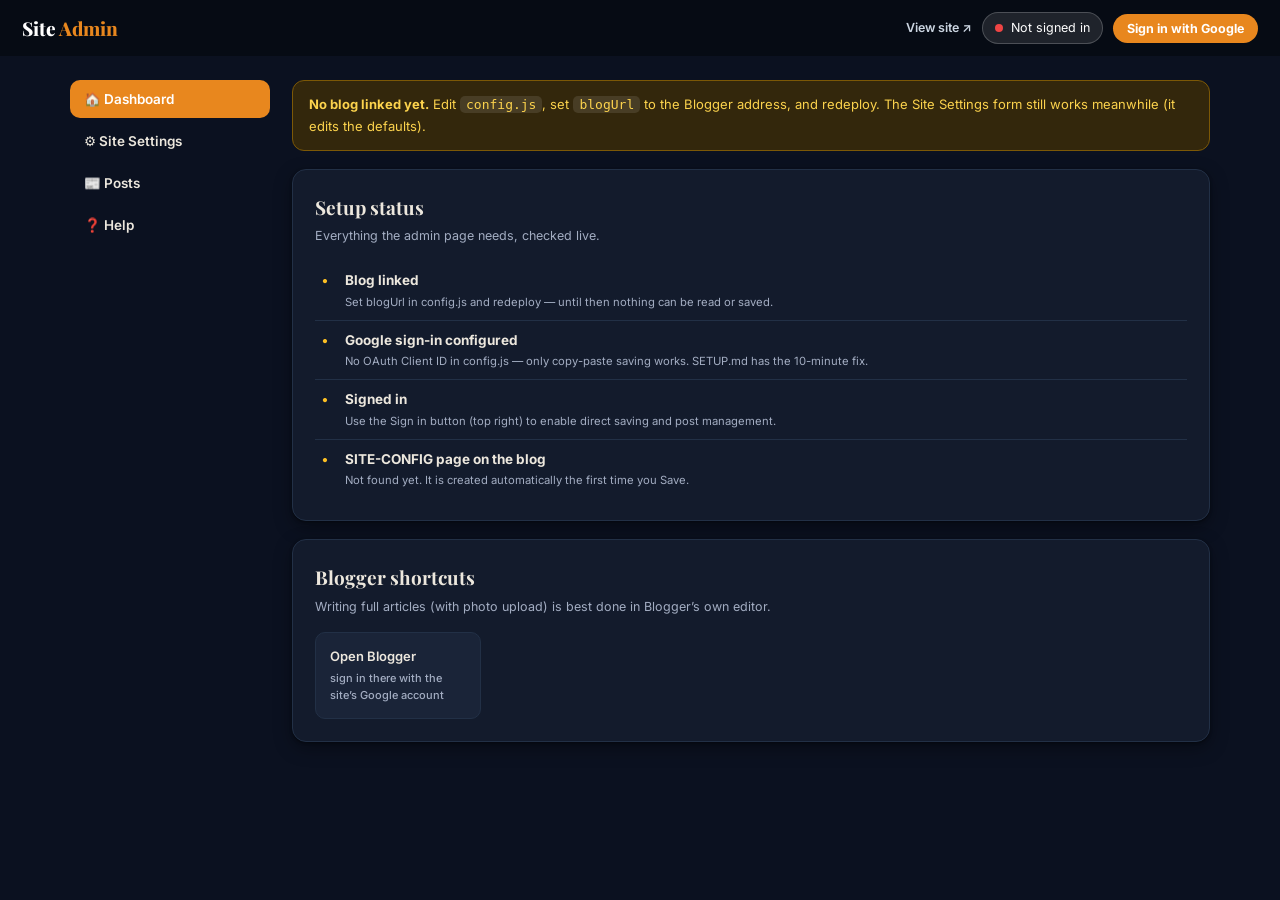
==== commit fa6365ad: "Dark theme: deep navy + saffron across site, admin and Blogger theme" ====
--- a/site/admin.html
+++ b/site/admin.html
@@ -33,13 +33,14 @@
       padding: 11px 14px; border-radius: 10px; cursor: pointer; color: var(--pb-ink);
       font-family: var(--pb-sans); font-size: 13.5px; font-weight: 600; margin-bottom: 4px;
     }
-    .ad-side button:hover { background: #fff; }
+    .ad-side button:hover { background: var(--pb-surface); }
     .ad-side button.active { background: var(--pb-primary); color: #fff; }
     .ad-main { flex: 1; min-width: 0; }
     .ad-panel { display: none; }
     .ad-panel.active { display: block; }
     .ad-card {
-      background: #fff; border-radius: 14px; box-shadow: var(--pb-card-shadow);
+      background: var(--pb-surface); border: 1px solid var(--pb-line); border-radius: 14px;
+      box-shadow: var(--pb-card-shadow);
       padding: 22px; margin-bottom: 18px;
     }
     .ad-card h2 {
@@ -50,7 +51,7 @@
     .ad-field label { display: block; font-size: 12px; font-weight: 600; color: var(--pb-muted); margin-bottom: 5px; }
     .ad-field input, .ad-field textarea, .ad-field select {
       width: 100%; border: 1px solid var(--pb-faint); border-radius: 9px; padding: 9px 12px;
-      font-family: var(--pb-sans); font-size: 13.5px; color: var(--pb-ink); background: #fff; outline: none;
+      font-family: var(--pb-sans); font-size: 13.5px; color: var(--pb-ink); background: var(--pb-surface-2); outline: none;
     }
     .ad-field input:focus, .ad-field textarea:focus, .ad-field select:focus { border-color: var(--pb-primary); }
     .ad-field textarea { min-height: 90px; resize: vertical; }
@@ -58,11 +59,11 @@
     @media (max-width: 700px) { .ad-cols { grid-template-columns: 1fr; } .ad-shell { flex-direction: column; } .ad-side { width: 100%; position: static; display: flex; flex-wrap: wrap; } .ad-side button { width: auto; } }
     .ad-rows { display: flex; flex-direction: column; gap: 8px; }
     .ad-row { display: flex; gap: 8px; align-items: center; }
-    .ad-row input, .ad-row select { flex: 1; border: 1px solid var(--pb-faint); border-radius: 9px; padding: 8px 11px; font-family: var(--pb-sans); font-size: 13px; min-width: 0; outline: none; }
+    .ad-row input, .ad-row select { flex: 1; border: 1px solid var(--pb-faint); border-radius: 9px; padding: 8px 11px; font-family: var(--pb-sans); font-size: 13px; min-width: 0; outline: none; color: var(--pb-ink); background: var(--pb-surface-2); }
     .ad-row input:focus { border-color: var(--pb-primary); }
     .ad-row .vthumb { width: 56px; height: 32px; object-fit: cover; border-radius: 6px; background: var(--pb-line); flex-shrink: 0; }
     .ad-icon-btn {
-      border: 1px solid var(--pb-line); background: #fff; border-radius: 8px; width: 30px; height: 30px;
+      border: 1px solid var(--pb-line); background: var(--pb-surface-2); border-radius: 8px; width: 30px; height: 30px;
       cursor: pointer; color: var(--pb-muted); font-size: 13px; line-height: 1; flex-shrink: 0;
     }
     .ad-icon-btn:hover { border-color: var(--pb-primary); color: var(--pb-primary); }
@@ -73,26 +74,26 @@
       background: var(--pb-primary); color: #fff;
     }
     .ad-btn:hover { background: var(--pb-secondary); }
-    .ad-btn.ghost { background: #fff; color: var(--pb-secondary); border: 1px solid var(--pb-faint); }
-    .ad-btn.ghost:hover { border-color: var(--pb-primary); color: var(--pb-primary); background: #fff; }
+    .ad-btn.ghost { background: transparent; color: var(--pb-secondary); border: 1px solid var(--pb-faint); }
+    .ad-btn.ghost:hover { border-color: var(--pb-primary); color: var(--pb-primary); background: var(--pb-surface-2); }
     .ad-btn.small { padding: 7px 14px; font-size: 12.5px; }
-    .ad-btn.danger { background: #fff; color: #b91c1c; border: 1px solid #fecaca; }
+    .ad-btn.danger { background: transparent; color: #f87171; border: 1px solid #7f1d1d; }
     .ad-btn.danger:hover { background: #b91c1c; color: #fff; }
     .ad-btn:disabled { opacity: .45; cursor: not-allowed; }
     .ad-savebar {
       position: sticky; bottom: 14px; display: flex; gap: 10px; flex-wrap: wrap; align-items: center;
-      background: var(--pb-dark); border-radius: 14px; padding: 13px 18px; box-shadow: 0 10px 30px rgba(0,0,0,.25);
+      background: var(--pb-dark); border: 1px solid var(--pb-line); border-radius: 14px; padding: 13px 18px; box-shadow: 0 10px 30px rgba(0,0,0,.55);
     }
     .ad-savebar .note { color: #cbd5e1; font-size: 12px; margin-left: auto; }
     .ad-status { list-style: none; margin: 0; padding: 0; }
     .ad-status li { display: flex; gap: 10px; align-items: flex-start; padding: 9px 0; border-bottom: 1px solid var(--pb-line); font-size: 13.5px; }
     .ad-status li:last-child { border-bottom: 0; }
     .ad-status .st { font-weight: 800; width: 20px; flex-shrink: 0; text-align: center; }
-    .ad-status .ok { color: #16a34a; } .ad-status .no { color: #d97706; }
+    .ad-status .ok { color: #4ade80; } .ad-status .no { color: #fbbf24; }
     .ad-status small { display: block; color: var(--pb-muted); margin-top: 2px; line-height: 1.5; }
     .ad-shortcuts { display: grid; grid-template-columns: repeat(auto-fill, minmax(150px, 1fr)); gap: 10px; }
     .ad-shortcuts a {
-      display: block; background: var(--pb-bg); border: 1px solid var(--pb-line); border-radius: 10px;
+      display: block; background: var(--pb-surface-2); border: 1px solid var(--pb-line); border-radius: 10px;
       padding: 13px 14px; font-size: 13px; font-weight: 600; color: var(--pb-ink);
     }
     .ad-shortcuts a:hover { border-color: var(--pb-primary); color: var(--pb-primary); }
@@ -102,19 +103,20 @@
     table.ad-posts td { padding: 10px; border-bottom: 1px solid var(--pb-line); vertical-align: top; }
     table.ad-posts .t { font-weight: 600; }
     .ad-pill { display: inline-block; font-size: 10.5px; font-weight: 700; letter-spacing: .5px; text-transform: uppercase; border-radius: 999px; padding: 2px 9px; background: var(--pb-primary-soft); color: var(--pb-secondary-deep); margin: 1px 2px 1px 0; }
-    .ad-pill.draft { background: #fef3c7; color: #92400e; }
+    .ad-pill.draft { background: #3a2c0a; color: #fbd38d; }
     .ad-actions { display: flex; gap: 6px; flex-wrap: wrap; }
     .ad-banner { border-radius: 12px; padding: 13px 16px; font-size: 13px; line-height: 1.6; margin-bottom: 18px; }
-    .ad-banner.warn { background: #fef3c7; color: #78350f; border: 1px solid #fde68a; }
-    .ad-banner.info { background: #e0ecff; color: #1e3a8a; border: 1px solid #bfdbfe; }
-    .ad-banner code { background: rgba(0,0,0,.07); border-radius: 5px; padding: 1px 6px; }
+    .ad-banner.warn { background: #33270c; color: #fcd34d; border: 1px solid #7c5806; }
+    .ad-banner.info { background: #0f1f3d; color: #93c5fd; border: 1px solid #1e3a8a; }
+    .ad-banner.info a { color: #bfdbfe; }
+    .ad-banner code { background: rgba(255,255,255,.1); border-radius: 5px; padding: 1px 6px; }
     #ad-toasts { position: fixed; right: 18px; bottom: 18px; z-index: 100; display: flex; flex-direction: column; gap: 8px; }
-    .ad-toast { background: var(--pb-dark); color: #fff; border-radius: 10px; padding: 11px 16px; font-size: 13px; box-shadow: 0 10px 24px rgba(0,0,0,.3); max-width: 340px; }
-    .ad-toast.err { background: #b91c1c; }
+    .ad-toast { background: var(--pb-surface-2); border: 1px solid var(--pb-line); color: #fff; border-radius: 10px; padding: 11px 16px; font-size: 13px; box-shadow: 0 10px 24px rgba(0,0,0,.55); max-width: 340px; }
+    .ad-toast.err { background: #b91c1c; border-color: #b91c1c; }
     .ad-help h3 { font-family: var(--pb-display); font-size: 16px; margin: 18px 0 6px; }
-    .ad-help p, .ad-help li { font-size: 13.5px; color: #44403c; line-height: 1.7; }
+    .ad-help p, .ad-help li { font-size: 13.5px; color: var(--pb-muted); line-height: 1.7; }
     .ad-help code { background: var(--pb-line); border-radius: 5px; padding: 1px 6px; font-size: 12px; }
-    .ad-json { width: 100%; min-height: 160px; font-family: monospace; font-size: 12px; border: 1px solid var(--pb-faint); border-radius: 9px; padding: 10px; }
+    .ad-json { width: 100%; min-height: 160px; font-family: monospace; font-size: 12px; border: 1px solid var(--pb-faint); border-radius: 9px; padding: 10px; color: var(--pb-ink); background: var(--pb-surface-2); }
   </style>
   <script src="config.js"></script>
 </head>
--- a/site/style.css
+++ b/site/style.css
@@ -1,28 +1,32 @@
 /* ============================================================
-   Heritage Magazine — Blogger theme styled after punarjjanibharat.com
+   Culturae — dark magazine theme (layout after punarjjanibharat.com)
    Fonts: Playfair Display (display), Lora (serif), Inter (UI)
-   Palette: saffron #e07b1a · brown #79603c · navy #04122b
+   Palette: saffron #e8871e · tan #c9a06a · deep navy #0b1120
    ============================================================ */
 
 :root {
-  --pb-primary: #e07b1a;
-  --pb-primary-soft: #ffedd5;
-  --pb-secondary: #79603c;
-  --pb-secondary-deep: #5f4b2f;
-  --pb-dark: #04122b;
-  --pb-darker: #031020;
-  --pb-bg: #f8fafc;
-  --pb-line: #eef2f7;
-  --pb-ink: #1c1917;
-  --pb-muted: #57534e;
-  --pb-faint: #cbd5e1;
-  --pb-card-shadow: 0 1px 3px rgba(0, 0, 0, .07), 0 6px 18px rgba(0, 0, 0, .05);
-  --pb-card-shadow-hover: 0 4px 10px rgba(0, 0, 0, .08), 0 14px 30px rgba(0, 0, 0, .10);
+  /* DARK THEME — warm heritage palette on deep navy */
+  --pb-primary: #e8871e;
+  --pb-primary-soft: #38230e;
+  --pb-secondary: #c9a06a;
+  --pb-secondary-deep: #d9b483;
+  --pb-dark: #060b14;
+  --pb-darker: #04080f;
+  --pb-bg: #0b1120;
+  --pb-surface: #131b2c;
+  --pb-surface-2: #1a2438;
+  --pb-line: #223046;
+  --pb-ink: #ece7dd;
+  --pb-muted: #a3adc2;
+  --pb-faint: #5b6880;
+  --pb-card-shadow: 0 1px 3px rgba(0, 0, 0, .4), 0 6px 18px rgba(0, 0, 0, .35);
+  --pb-card-shadow-hover: 0 4px 10px rgba(0, 0, 0, .5), 0 14px 30px rgba(0, 0, 0, .45);
   --pb-display: 'Playfair Display', Georgia, serif;
   --pb-serif: 'Lora', Georgia, serif;
   --pb-sans: 'Inter', system-ui, -apple-system, 'Segoe UI', Roboto, sans-serif;
   --pb-radius: 12px;
   --pb-maxw: 1240px;
+  color-scheme: dark;
 }
 
 * { box-sizing: border-box; }
@@ -49,9 +53,9 @@
 /* ---------------- header ---------------- */
 .pb-header {
   position: sticky; top: 0; z-index: 60;
-  background: #fff;
+  background: var(--pb-surface);
   border-bottom: 1px solid var(--pb-line);
-  box-shadow: 0 1px 2px rgba(0, 0, 0, .04);
+  box-shadow: 0 1px 2px rgba(0, 0, 0, .35);
 }
 .pb-header-inner {
   display: flex; align-items: center; gap: 20px;
@@ -74,7 +78,7 @@
 .pb-nav ul { display: flex; align-items: center; gap: 26px; list-style: none; margin: 0; padding: 0; }
 .pb-nav a {
   font-family: var(--pb-sans); font-size: 13px; font-weight: 600;
-  letter-spacing: 1.2px; text-transform: uppercase; color: #33302c;
+  letter-spacing: 1.2px; text-transform: uppercase; color: var(--pb-ink);
   padding: 8px 0; border-bottom: 2px solid transparent;
 }
 .pb-nav a:hover { color: var(--pb-primary); border-bottom-color: var(--pb-primary); }
@@ -92,15 +96,15 @@
 .pb-search button svg { width: 14px; height: 14px; }
 .pb-menu-btn {
   display: none; margin-left: auto; border: 1px solid var(--pb-line);
-  background: #fff; border-radius: 8px; padding: 8px 10px; cursor: pointer; color: var(--pb-ink);
+  background: var(--pb-surface-2); border-radius: 8px; padding: 8px 10px; cursor: pointer; color: var(--pb-ink);
 }
 .pb-menu-btn svg { width: 20px; height: 20px; display: block; }
 
 @media (max-width: 980px) {
   .pb-nav {
     display: none; position: absolute; left: 0; right: 0; top: 100%;
-    background: #fff; border-bottom: 1px solid var(--pb-line);
-    box-shadow: 0 16px 30px rgba(0, 0, 0, .08); padding: 10px 20px 16px;
+    background: var(--pb-surface); border-bottom: 1px solid var(--pb-line);
+    box-shadow: 0 16px 30px rgba(0, 0, 0, .5); padding: 10px 20px 16px;
   }
   .pb-nav.open { display: block; }
   .pb-nav ul { flex-direction: column; align-items: stretch; gap: 0; }
@@ -191,7 +195,8 @@
 @media (max-width: 640px)  { .pb-grid { grid-template-columns: repeat(2, minmax(0, 1fr)); gap: 12px; } }
 
 .pb-card {
-  background: #fff; border-radius: var(--pb-radius); overflow: hidden;
+  background: var(--pb-surface); border-radius: var(--pb-radius); overflow: hidden;
+  border: 1px solid var(--pb-line);
   box-shadow: var(--pb-card-shadow); display: flex; flex-direction: column;
   transition: transform .18s ease, box-shadow .18s ease; position: relative;
 }
@@ -235,7 +240,8 @@
 /* ---------------- quote banner ---------------- */
 .pb-quote { margin: 34px 0 10px; }
 .pb-quote-inner {
-  background: linear-gradient(120deg, var(--pb-darker), var(--pb-dark) 55%, #123);
+  background: linear-gradient(120deg, var(--pb-darker), var(--pb-surface) 55%, #16213a);
+  border: 1px solid var(--pb-line);
   border-radius: 16px; color: #fff; overflow: hidden;
   display: flex; align-items: center; gap: 34px; padding: 34px 40px;
 }
@@ -259,7 +265,7 @@
 }
 
 /* ---------------- video section ---------------- */
-.pb-videos-band { background: var(--pb-darker); margin-top: 34px; padding: 8px 0 34px; }
+.pb-videos-band { background: var(--pb-darker); border-top: 1px solid var(--pb-line); margin-top: 34px; padding: 8px 0 34px; }
 .pb-video-grid { display: grid; gap: 18px; grid-template-columns: repeat(3, minmax(0, 1fr)); }
 @media (max-width: 900px) { .pb-video-grid { grid-template-columns: repeat(2, minmax(0, 1fr)); } }
 @media (max-width: 560px) { .pb-video-grid { grid-template-columns: 1fr; } }
@@ -285,7 +291,7 @@
 .pb-video iframe { position: absolute; inset: 0; width: 100%; height: 100%; border: 0; }
 
 /* ---------------- footer ---------------- */
-.pb-footer { background: var(--pb-dark); color: #d7dee8; margin-top: 0; }
+.pb-footer { background: var(--pb-dark); border-top: 1px solid var(--pb-line); color: #d7dee8; margin-top: 0; }
 .pb-footer-grid {
   display: grid; gap: 36px; grid-template-columns: 1.4fr 1fr 1.2fr 1.3fr;
   padding: 46px 0 30px;
@@ -319,7 +325,7 @@
   font-family: var(--pb-sans); font-size: 13.5px; color: var(--pb-faint);
 }
 .pb-footer-contact svg { width: 15px; height: 15px; fill: var(--pb-primary); flex-shrink: 0; }
-.pb-subscribe-form { display: flex; border-radius: 999px; overflow: hidden; background: #fff; padding: 4px; }
+.pb-subscribe-form { display: flex; border-radius: 999px; overflow: hidden; background: var(--pb-surface-2); border: 1px solid var(--pb-line); padding: 4px; }
 .pb-subscribe-form input {
   flex: 1; border: 0; outline: none; padding: 8px 16px; min-width: 0;
   font-family: var(--pb-sans); font-size: 13px; color: var(--pb-ink); background: transparent;
@@ -340,7 +346,7 @@
 
 /* ---------------- article (item) page ---------------- */
 .pb-article { max-width: 780px; margin: 30px auto 40px; padding: 0 20px; }
-.pb-article-card { background: #fff; border-radius: 16px; box-shadow: var(--pb-card-shadow); padding: clamp(20px, 4vw, 44px); }
+.pb-article-card { background: var(--pb-surface); border: 1px solid var(--pb-line); border-radius: 16px; box-shadow: var(--pb-card-shadow); padding: clamp(20px, 4vw, 44px); }
 .pb-article h1.pb-article-title {
   margin: 0 0 14px; font-family: var(--pb-display); font-weight: 800;
   font-size: clamp(24px, 4vw, 36px); line-height: 1.22; color: var(--pb-ink);
@@ -357,7 +363,7 @@
   text-transform: uppercase; padding: 3px 10px; border-radius: 999px;
 }
 .pb-label-chip:hover { background: var(--pb-primary); color: #fff; }
-.pb-post-body { font-size: 17px; line-height: 1.85; color: #292524; }
+.pb-post-body { font-size: 17px; line-height: 1.85; color: var(--pb-ink); }
 .pb-post-body img { border-radius: 10px; height: auto; }
 .pb-post-body a { color: var(--pb-primary); text-decoration: underline; }
 .pb-post-body h2, .pb-post-body h3 { font-family: var(--pb-display); line-height: 1.3; margin: 1.4em 0 .5em; }
@@ -377,7 +383,7 @@
 .pb-pager { display: flex; justify-content: space-between; gap: 12px; margin-top: 22px; }
 .pb-pager a {
   font-family: var(--pb-sans); font-size: 13px; font-weight: 700; color: var(--pb-secondary);
-  background: #fff; border: 1px solid var(--pb-line); border-radius: 999px; padding: 9px 20px;
+  background: var(--pb-surface); border: 1px solid var(--pb-line); border-radius: 999px; padding: 9px 20px;
 }
 .pb-pager a:hover { color: #fff; background: var(--pb-primary); border-color: var(--pb-primary); }
 
@@ -407,12 +413,12 @@
 }
 .pb-index-title small { display: block; font-family: var(--pb-sans); font-size: 12px; font-weight: 600; letter-spacing: 2px; text-transform: uppercase; color: var(--pb-muted); margin-bottom: 4px; }
 .pb-status-msg {
-  background: #fff; border: 1px dashed var(--pb-faint); border-radius: var(--pb-radius);
+  background: var(--pb-surface); border: 1px dashed var(--pb-faint); border-radius: var(--pb-radius);
   padding: 40px; text-align: center; font-family: var(--pb-sans); color: var(--pb-muted);
 }
 
 /* skeleton shimmer for JS sections */
-.pb-skeleton { border-radius: var(--pb-radius); background: linear-gradient(90deg, #eef2f7 25%, #f8fafc 50%, #eef2f7 75%); background-size: 200% 100%; animation: pbsh 1.2s infinite; aspect-ratio: 16/13; }
+.pb-skeleton { border-radius: var(--pb-radius); background: linear-gradient(90deg, #1a2438 25%, #131b2c 50%, #1a2438 75%); background-size: 200% 100%; animation: pbsh 1.2s infinite; aspect-ratio: 16/13; }
 @keyframes pbsh { to { background-position: -200% 0; } }
 
 /* misc blogger bits */
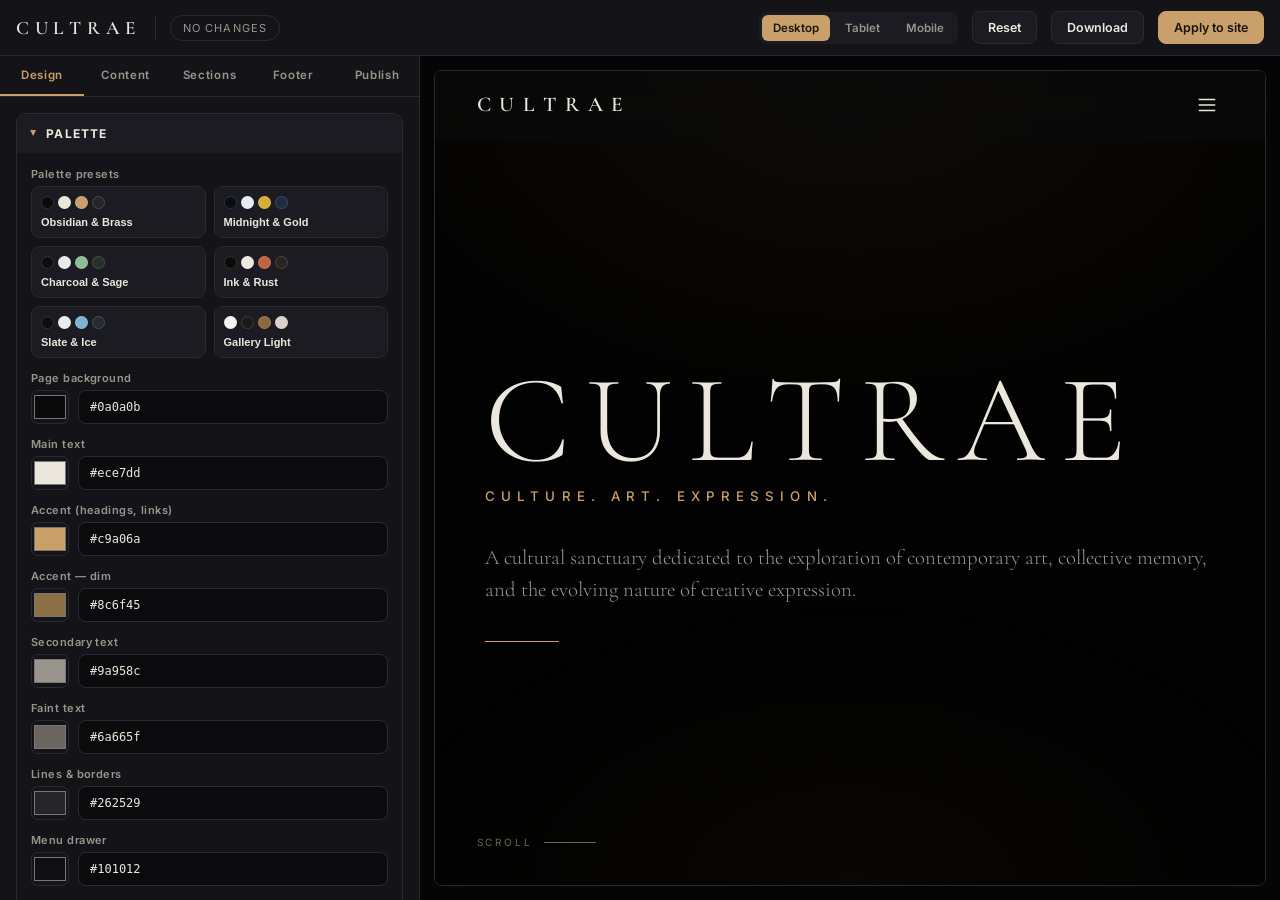
==== commit 8cd77af6: "Data-driven site + full visual editor (design, content, sections, icons, background)" ====
--- a/site/admin.html
+++ b/site/admin.html
@@ -4,294 +4,239 @@
   <meta charset="utf-8"/>
   <meta name="viewport" content="width=device-width, initial-scale=1"/>
   <meta name="robots" content="noindex, nofollow"/>
-  <title>Site Admin</title>
+  <title>CULTRAE — Site Editor</title>
   <link rel="preconnect" href="https://fonts.googleapis.com"/>
   <link rel="preconnect" href="https://fonts.gstatic.com" crossorigin="anonymous"/>
-  <link href="https://fonts.googleapis.com/css2?family=Playfair+Display:wght@700;800&amp;family=Inter:wght@400;500;600;700&amp;display=swap" rel="stylesheet"/>
-  <link rel="stylesheet" href="style.css"/>
+  <link href="https://fonts.googleapis.com/css2?family=Cormorant+Garamond:wght@300;600&amp;family=Inter:wght@400;500;600;700&amp;display=swap" rel="stylesheet"/>
   <style>
-    body.pb-admin { font-family: var(--pb-sans); background: var(--pb-bg); }
-    .ad-top {
-      position: sticky; top: 0; z-index: 50; background: var(--pb-dark); color: #fff;
-      display: flex; align-items: center; gap: 14px; padding: 12px 22px;
-    }
-    .ad-top .logo { font-family: var(--pb-display); font-weight: 800; font-size: 19px; }
-    .ad-top .logo .accent { color: var(--pb-primary); }
-    .ad-top .links { margin-left: auto; display: flex; align-items: center; gap: 10px; flex-wrap: wrap; }
-    .ad-top a.tlink { color: #cbd5e1; font-size: 12.5px; font-weight: 600; }
-    .ad-top a.tlink:hover { color: var(--pb-primary); }
-    .ad-chip {
-      display: inline-flex; align-items: center; gap: 8px; background: rgba(255,255,255,.1);
-      border: 1px solid rgba(255,255,255,.2); border-radius: 999px; padding: 5px 12px; font-size: 12.5px;
-    }
-    .ad-chip .dot { width: 8px; height: 8px; border-radius: 50%; background: #ef4444; }
-    .ad-chip.on .dot { background: #22c55e; }
-    .ad-shell { display: flex; gap: 22px; max-width: 1180px; margin: 24px auto; padding: 0 20px; align-items: flex-start; }
-    .ad-side { width: 200px; flex-shrink: 0; position: sticky; top: 74px; }
-    .ad-side button {
-      display: block; width: 100%; text-align: left; border: 0; background: transparent;
-      padding: 11px 14px; border-radius: 10px; cursor: pointer; color: var(--pb-ink);
-      font-family: var(--pb-sans); font-size: 13.5px; font-weight: 600; margin-bottom: 4px;
-    }
-    .ad-side button:hover { background: var(--pb-surface); }
-    .ad-side button.active { background: var(--pb-primary); color: #fff; }
-    .ad-main { flex: 1; min-width: 0; }
-    .ad-panel { display: none; }
-    .ad-panel.active { display: block; }
-    .ad-card {
-      background: var(--pb-surface); border: 1px solid var(--pb-line); border-radius: 14px;
-      box-shadow: var(--pb-card-shadow);
-      padding: 22px; margin-bottom: 18px;
-    }
-    .ad-card h2 {
-      margin: 0 0 4px; font-family: var(--pb-display); font-size: 19px; color: var(--pb-ink);
-    }
-    .ad-card .sub { margin: 0 0 16px; font-size: 12.5px; color: var(--pb-muted); line-height: 1.55; }
-    .ad-field { margin-bottom: 12px; }
-    .ad-field label { display: block; font-size: 12px; font-weight: 600; color: var(--pb-muted); margin-bottom: 5px; }
-    .ad-field input, .ad-field textarea, .ad-field select {
-      width: 100%; border: 1px solid var(--pb-faint); border-radius: 9px; padding: 9px 12px;
-      font-family: var(--pb-sans); font-size: 13.5px; color: var(--pb-ink); background: var(--pb-surface-2); outline: none;
-    }
-    .ad-field input:focus, .ad-field textarea:focus, .ad-field select:focus { border-color: var(--pb-primary); }
-    .ad-field textarea { min-height: 90px; resize: vertical; }
-    .ad-cols { display: grid; grid-template-columns: 1fr 1fr; gap: 0 16px; }
-    @media (max-width: 700px) { .ad-cols { grid-template-columns: 1fr; } .ad-shell { flex-direction: column; } .ad-side { width: 100%; position: static; display: flex; flex-wrap: wrap; } .ad-side button { width: auto; } }
-    .ad-rows { display: flex; flex-direction: column; gap: 8px; }
-    .ad-row { display: flex; gap: 8px; align-items: center; }
-    .ad-row input, .ad-row select { flex: 1; border: 1px solid var(--pb-faint); border-radius: 9px; padding: 8px 11px; font-family: var(--pb-sans); font-size: 13px; min-width: 0; outline: none; color: var(--pb-ink); background: var(--pb-surface-2); }
-    .ad-row input:focus { border-color: var(--pb-primary); }
-    .ad-row .vthumb { width: 56px; height: 32px; object-fit: cover; border-radius: 6px; background: var(--pb-line); flex-shrink: 0; }
-    .ad-icon-btn {
-      border: 1px solid var(--pb-line); background: var(--pb-surface-2); border-radius: 8px; width: 30px; height: 30px;
-      cursor: pointer; color: var(--pb-muted); font-size: 13px; line-height: 1; flex-shrink: 0;
-    }
-    .ad-icon-btn:hover { border-color: var(--pb-primary); color: var(--pb-primary); }
-    .ad-add { margin-top: 10px; }
-    .ad-btn {
-      border: 0; border-radius: 999px; padding: 10px 22px; cursor: pointer;
-      font-family: var(--pb-sans); font-size: 13.5px; font-weight: 700;
-      background: var(--pb-primary); color: #fff;
-    }
-    .ad-btn:hover { background: var(--pb-secondary); }
-    .ad-btn.ghost { background: transparent; color: var(--pb-secondary); border: 1px solid var(--pb-faint); }
-    .ad-btn.ghost:hover { border-color: var(--pb-primary); color: var(--pb-primary); background: var(--pb-surface-2); }
-    .ad-btn.small { padding: 7px 14px; font-size: 12.5px; }
-    .ad-btn.danger { background: transparent; color: #f87171; border: 1px solid #7f1d1d; }
-    .ad-btn.danger:hover { background: #b91c1c; color: #fff; }
-    .ad-btn:disabled { opacity: .45; cursor: not-allowed; }
-    .ad-savebar {
-      position: sticky; bottom: 14px; display: flex; gap: 10px; flex-wrap: wrap; align-items: center;
-      background: var(--pb-dark); border: 1px solid var(--pb-line); border-radius: 14px; padding: 13px 18px; box-shadow: 0 10px 30px rgba(0,0,0,.55);
-    }
-    .ad-savebar .note { color: #cbd5e1; font-size: 12px; margin-left: auto; }
-    .ad-status { list-style: none; margin: 0; padding: 0; }
-    .ad-status li { display: flex; gap: 10px; align-items: flex-start; padding: 9px 0; border-bottom: 1px solid var(--pb-line); font-size: 13.5px; }
-    .ad-status li:last-child { border-bottom: 0; }
-    .ad-status .st { font-weight: 800; width: 20px; flex-shrink: 0; text-align: center; }
-    .ad-status .ok { color: #4ade80; } .ad-status .no { color: #fbbf24; }
-    .ad-status small { display: block; color: var(--pb-muted); margin-top: 2px; line-height: 1.5; }
-    .ad-shortcuts { display: grid; grid-template-columns: repeat(auto-fill, minmax(150px, 1fr)); gap: 10px; }
-    .ad-shortcuts a {
-      display: block; background: var(--pb-surface-2); border: 1px solid var(--pb-line); border-radius: 10px;
-      padding: 13px 14px; font-size: 13px; font-weight: 600; color: var(--pb-ink);
-    }
-    .ad-shortcuts a:hover { border-color: var(--pb-primary); color: var(--pb-primary); }
-    .ad-shortcuts a span { display: block; font-size: 11px; font-weight: 500; color: var(--pb-muted); margin-top: 3px; }
-    table.ad-posts { width: 100%; border-collapse: collapse; font-size: 13px; }
-    table.ad-posts th { text-align: left; font-size: 11px; text-transform: uppercase; letter-spacing: 1px; color: var(--pb-muted); padding: 8px 10px; border-bottom: 2px solid var(--pb-line); }
-    table.ad-posts td { padding: 10px; border-bottom: 1px solid var(--pb-line); vertical-align: top; }
-    table.ad-posts .t { font-weight: 600; }
-    .ad-pill { display: inline-block; font-size: 10.5px; font-weight: 700; letter-spacing: .5px; text-transform: uppercase; border-radius: 999px; padding: 2px 9px; background: var(--pb-primary-soft); color: var(--pb-secondary-deep); margin: 1px 2px 1px 0; }
-    .ad-pill.draft { background: #3a2c0a; color: #fbd38d; }
-    .ad-actions { display: flex; gap: 6px; flex-wrap: wrap; }
-    .ad-banner { border-radius: 12px; padding: 13px 16px; font-size: 13px; line-height: 1.6; margin-bottom: 18px; }
-    .ad-banner.warn { background: #33270c; color: #fcd34d; border: 1px solid #7c5806; }
-    .ad-banner.info { background: #0f1f3d; color: #93c5fd; border: 1px solid #1e3a8a; }
-    .ad-banner.info a { color: #bfdbfe; }
-    .ad-banner code { background: rgba(255,255,255,.1); border-radius: 5px; padding: 1px 6px; }
-    #ad-toasts { position: fixed; right: 18px; bottom: 18px; z-index: 100; display: flex; flex-direction: column; gap: 8px; }
-    .ad-toast { background: var(--pb-surface-2); border: 1px solid var(--pb-line); color: #fff; border-radius: 10px; padding: 11px 16px; font-size: 13px; box-shadow: 0 10px 24px rgba(0,0,0,.55); max-width: 340px; }
-    .ad-toast.err { background: #b91c1c; border-color: #b91c1c; }
-    .ad-help h3 { font-family: var(--pb-display); font-size: 16px; margin: 18px 0 6px; }
-    .ad-help p, .ad-help li { font-size: 13.5px; color: var(--pb-muted); line-height: 1.7; }
-    .ad-help code { background: var(--pb-line); border-radius: 5px; padding: 1px 6px; font-size: 12px; }
-    .ad-json { width: 100%; min-height: 160px; font-family: monospace; font-size: 12px; border: 1px solid var(--pb-faint); border-radius: 9px; padding: 10px; color: var(--pb-ink); background: var(--pb-surface-2); }
+    :root {
+      --ink: #0b0b0d; --panel: #141418; --panel-2: #1b1b21; --line: #2a2a32;
+      --bone: #ece7dd; --muted: #9a958c; --faint: #6a665f;
+      --brass: #c9a06a; --ok: #4ade80; --warn: #fbbf24; --bad: #f87171;
+      --sans: 'Inter', system-ui, sans-serif;
+      --display: 'Cormorant Garamond', Georgia, serif;
+      color-scheme: dark;
+    }
+    * { box-sizing: border-box; }
+    body {
+      margin: 0; background: var(--ink); color: var(--bone);
+      font-family: var(--sans); font-size: 14px; height: 100vh; overflow: hidden;
+    }
+    a { color: var(--brass); text-decoration: none; }
+
+    /* ---------- top bar ---------- */
+    .top {
+      height: 56px; display: flex; align-items: center; gap: 14px; padding: 0 16px;
+      background: var(--panel); border-bottom: 1px solid var(--line); flex-shrink: 0;
+    }
+    .top .logo {
+      font-family: var(--display); font-size: 19px; font-weight: 600;
+      letter-spacing: .3em; text-transform: uppercase;
+    }
+    .top .sep { width: 1px; height: 24px; background: var(--line); }
+    .chip {
+      font-size: 11px; letter-spacing: .1em; text-transform: uppercase;
+      color: var(--muted); border: 1px solid var(--line); border-radius: 999px; padding: 5px 12px;
+    }
+    .chip.dirty { color: var(--warn); border-color: #6b4d09; }
+    .chip.saved { color: var(--ok); border-color: #14532d; }
+    .top .grow { flex: 1; }
+    .devices { display: flex; gap: 4px; background: var(--panel-2); border-radius: 8px; padding: 3px; }
+    .devices button {
+      border: 0; background: none; color: var(--muted); cursor: pointer; border-radius: 6px;
+      padding: 6px 11px; font-size: 11.5px; font-family: var(--sans); font-weight: 600;
+    }
+    .devices button.on { background: var(--brass); color: #17140f; }
+
+    .btn {
+      border: 1px solid var(--line); background: var(--panel-2); color: var(--bone);
+      border-radius: 8px; padding: 8px 15px; font-size: 12.5px; font-weight: 600;
+      font-family: var(--sans); cursor: pointer; white-space: nowrap;
+    }
+    .btn:hover { border-color: var(--brass); color: var(--brass); }
+    .btn.primary { background: var(--brass); border-color: var(--brass); color: #17140f; }
+    .btn.primary:hover { background: #d8b07a; color: #17140f; }
+    .btn.sm { padding: 5px 10px; font-size: 11.5px; }
+    .btn.danger:hover { border-color: var(--bad); color: var(--bad); }
+
+    /* ---------- layout ---------- */
+    .shell { display: flex; height: calc(100vh - 56px); }
+    .editor {
+      width: 420px; flex-shrink: 0; border-right: 1px solid var(--line);
+      display: flex; flex-direction: column; background: var(--panel);
+    }
+    .tabs { display: flex; border-bottom: 1px solid var(--line); flex-shrink: 0; overflow-x: auto; }
+    .tabs button {
+      flex: 1; border: 0; background: none; color: var(--muted); cursor: pointer;
+      padding: 12px 6px; font-size: 11.5px; font-weight: 600; font-family: var(--sans);
+      letter-spacing: .06em; border-bottom: 2px solid transparent; white-space: nowrap;
+    }
+    .tabs button.on { color: var(--brass); border-bottom-color: var(--brass); }
+    .panes { flex: 1; overflow-y: auto; padding: 16px; }
+    .pane { display: none; }
+    .pane.on { display: block; }
+
+    .preview-wrap {
+      flex: 1; background: #050506; display: flex; flex-direction: column;
+      align-items: center; justify-content: flex-start; overflow: hidden; padding: 14px;
+    }
+    #frame {
+      width: 100%; height: 100%; border: 1px solid var(--line); border-radius: 8px;
+      background: var(--ink); transition: width .3s, height .3s;
+    }
+    #frame.mobile { width: 390px; }
+    #frame.tablet { width: 820px; }
+
+    /* ---------- form bits ---------- */
+    .group { border: 1px solid var(--line); border-radius: 10px; margin-bottom: 12px; overflow: hidden; }
+    .group > summary {
+      list-style: none; cursor: pointer; padding: 12px 14px; background: var(--panel-2);
+      font-size: 12px; font-weight: 700; letter-spacing: .1em; text-transform: uppercase; color: var(--bone);
+      display: flex; align-items: center; gap: 8px;
+    }
+    .group > summary::-webkit-details-marker { display: none; }
+    .group > summary::before { content: '▸'; color: var(--brass); transition: transform .2s; }
+    .group[open] > summary::before { transform: rotate(90deg); }
+    .group .inner { padding: 14px; }
+    .fld { margin-bottom: 13px; }
+    .fld:last-child { margin-bottom: 0; }
+    .fld label { display: block; font-size: 11px; font-weight: 600; color: var(--muted); margin-bottom: 5px; letter-spacing: .04em; }
+    .fld .hint { font-size: 10.5px; color: var(--faint); margin-top: 4px; line-height: 1.5; }
+    input[type=text], input[type=url], input[type=number], textarea, select {
+      width: 100%; background: var(--ink); border: 1px solid var(--line); border-radius: 8px;
+      padding: 9px 11px; color: var(--bone); font-family: var(--sans); font-size: 13px; outline: none;
+    }
+    textarea { min-height: 76px; resize: vertical; line-height: 1.6; }
+    input:focus, textarea:focus, select:focus { border-color: var(--brass); }
+    .row2 { display: grid; grid-template-columns: 1fr 1fr; gap: 10px; }
+    .row-inline { display: flex; gap: 8px; align-items: center; }
+    .swatch { display: flex; align-items: center; gap: 9px; }
+    .swatch input[type=color] {
+      width: 38px; height: 34px; padding: 0; border: 1px solid var(--line);
+      border-radius: 7px; background: none; cursor: pointer; flex-shrink: 0;
+    }
+    .swatch input[type=text] { font-family: ui-monospace, monospace; font-size: 12px; }
+    input[type=range] { width: 100%; accent-color: var(--brass); }
+    .rng-val { font-size: 11px; color: var(--brass); font-family: ui-monospace, monospace; float: right; }
+    .tog { display: flex; align-items: center; justify-content: space-between; gap: 10px; padding: 7px 0; }
+    .tog span { font-size: 12.5px; color: var(--bone); }
+    .switch { position: relative; width: 40px; height: 22px; flex-shrink: 0; }
+    .switch input { opacity: 0; width: 0; height: 0; }
+    .slider {
+      position: absolute; inset: 0; background: var(--panel-2); border: 1px solid var(--line);
+      border-radius: 999px; cursor: pointer; transition: .2s;
+    }
+    .slider::before {
+      content: ''; position: absolute; width: 15px; height: 15px; left: 3px; top: 2.5px;
+      background: var(--muted); border-radius: 50%; transition: .2s;
+    }
+    .switch input:checked + .slider { background: var(--brass); border-color: var(--brass); }
+    .switch input:checked + .slider::before { transform: translateX(17px); background: #17140f; }
+
+    .presets { display: grid; grid-template-columns: repeat(2, 1fr); gap: 8px; }
+    .preset {
+      border: 1px solid var(--line); border-radius: 9px; padding: 9px; cursor: pointer;
+      background: var(--panel-2); text-align: left;
+    }
+    .preset:hover { border-color: var(--brass); }
+    .preset .dots { display: flex; gap: 4px; margin-bottom: 7px; }
+    .preset .dot { width: 13px; height: 13px; border-radius: 50%; border: 1px solid rgba(255,255,255,.15); }
+    .preset .nm { font-size: 11px; color: var(--bone); font-weight: 600; }
+
+    /* item cards (sections, list items, social) */
+    .item {
+      border: 1px solid var(--line); border-radius: 9px; margin-bottom: 10px; background: var(--panel-2);
+    }
+    .item-head {
+      display: flex; align-items: center; gap: 8px; padding: 9px 11px; cursor: pointer;
+    }
+    .item-head .t { flex: 1; font-size: 12.5px; font-weight: 600; overflow: hidden; text-overflow: ellipsis; white-space: nowrap; }
+    .item-head .badge { font-size: 9.5px; letter-spacing: .1em; text-transform: uppercase; color: var(--faint); }
+    .icobtn {
+      border: 1px solid var(--line); background: var(--ink); color: var(--muted); cursor: pointer;
+      width: 26px; height: 26px; border-radius: 6px; font-size: 12px; line-height: 1; flex-shrink: 0;
+    }
+    .icobtn:hover { border-color: var(--brass); color: var(--brass); }
+    .item-body { padding: 0 11px 12px; display: none; }
+    .item.open .item-body { display: block; }
+    .off { opacity: .45; }
+
+    .icon-grid { display: grid; grid-template-columns: repeat(8, 1fr); gap: 5px; }
+    .icon-grid button {
+      aspect-ratio: 1; border: 1px solid var(--line); background: var(--ink); border-radius: 7px;
+      cursor: pointer; color: var(--muted); display: flex; align-items: center; justify-content: center; padding: 5px;
+    }
+    .icon-grid button svg { width: 100%; height: 100%; fill: currentColor; }
+    .icon-grid button.on { border-color: var(--brass); color: var(--brass); background: #241d12; }
+    .icon-grid button.none { font-size: 10px; }
+
+    .note { font-size: 11.5px; color: var(--muted); line-height: 1.6; background: var(--panel-2); border: 1px solid var(--line); border-radius: 9px; padding: 11px 13px; margin-bottom: 12px; }
+    .note b { color: var(--bone); }
+    .note.warn { border-color: #6b4d09; background: #241d0b; color: #f3d38a; }
+    #toasts { position: fixed; right: 16px; bottom: 16px; z-index: 90; display: flex; flex-direction: column; gap: 8px; }
+    .toast { background: var(--panel-2); border: 1px solid var(--line); border-radius: 9px; padding: 10px 15px; font-size: 12.5px; box-shadow: 0 10px 26px rgba(0,0,0,.6); max-width: 320px; }
+    .toast.err { border-color: var(--bad); color: #fecaca; }
+    .addbar { display: flex; gap: 8px; margin-top: 10px; flex-wrap: wrap; }
+
+    @media (max-width: 700px) {
+      /* keep only the primary action up top — Download/Reset live in the Publish tab */
+      #btn-reset, #btn-export { display: none; }
+      .top { gap: 10px; padding: 0 10px; }
+      .top .logo { font-size: 16px; letter-spacing: .2em; }
+      #state-chip { display: none; }
+    }
+    @media (max-width: 1000px) {
+      .shell { flex-direction: column; }
+      .editor { width: 100%; height: 62%; border-right: 0; border-bottom: 1px solid var(--line); }
+      .preview-wrap { height: 38%; }
+      #frame.mobile, #frame.tablet { width: 100%; }
+      .devices { display: none; }
+    }
   </style>
-  <script src="config.js"></script>
 </head>
-<body class="pb-admin">
-
-  <div class="ad-top">
-    <div class="logo">Site <span class="accent">Admin</span></div>
-    <div class="links">
-      <a class="tlink" href="/" target="_blank" rel="noopener">View site &#8599;</a>
-      <a class="tlink" id="ad-view-blog" href="#" target="_blank" rel="noopener" style="display:none">View blog &#8599;</a>
-      <span class="ad-chip" id="ad-auth-chip"><span class="dot"></span><span id="ad-auth-text">Not signed in</span></span>
-      <button class="ad-btn small" id="ad-signin-btn" type="button">Sign in with Google</button>
+<body>
+
+  <div class="top">
+    <div class="logo">Cultrae</div>
+    <div class="sep"></div>
+    <span class="chip" id="state-chip">No changes</span>
+    <div class="grow"></div>
+    <div class="devices" id="devices">
+      <button data-w="full" class="on" type="button">Desktop</button>
+      <button data-w="tablet" type="button">Tablet</button>
+      <button data-w="mobile" type="button">Mobile</button>
+    </div>
+    <button class="btn" id="btn-reset" type="button">Reset</button>
+    <button class="btn" id="btn-export" type="button">Download</button>
+    <button class="btn primary" id="btn-apply" type="button">Apply to site</button>
+  </div>
+
+  <div class="shell">
+    <div class="editor">
+      <div class="tabs" id="tabs">
+        <button data-t="design" class="on" type="button">Design</button>
+        <button data-t="content" type="button">Content</button>
+        <button data-t="sections" type="button">Sections</button>
+        <button data-t="footer" type="button">Footer</button>
+        <button data-t="publish" type="button">Publish</button>
+      </div>
+      <div class="panes">
+        <div class="pane on" id="pane-design"></div>
+        <div class="pane" id="pane-content"></div>
+        <div class="pane" id="pane-sections"></div>
+        <div class="pane" id="pane-footer"></div>
+        <div class="pane" id="pane-publish"></div>
+      </div>
+    </div>
+
+    <div class="preview-wrap">
+      <iframe id="frame" src="index.html" title="Live preview"></iframe>
     </div>
   </div>
 
-  <div class="ad-shell">
-    <div class="ad-side" id="ad-tabs">
-      <button class="active" data-panel="dash" type="button">&#127968; Dashboard</button>
-      <button data-panel="settings" type="button">&#9881;&#65039; Site Settings</button>
-      <button data-panel="posts" type="button">&#128240; Posts</button>
-      <button data-panel="help" type="button">&#10067; Help</button>
-    </div>
-
-    <div class="ad-main">
-
-      <!-- ============ DASHBOARD ============ -->
-      <div class="ad-panel active" id="panel-dash">
-        <div id="ad-banners"></div>
-        <div class="ad-card">
-          <h2>Setup status</h2>
-          <p class="sub">Everything the admin page needs, checked live.</p>
-          <ul class="ad-status" id="ad-status"></ul>
-        </div>
-        <div class="ad-card">
-          <h2>Blogger shortcuts</h2>
-          <p class="sub">Writing full articles (with photo upload) is best done in Blogger&#8217;s own editor.</p>
-          <div class="ad-shortcuts" id="ad-shortcuts"></div>
-        </div>
-      </div>
-
-      <!-- ============ SITE SETTINGS ============ -->
-      <div class="ad-panel" id="panel-settings">
-        <div class="ad-card">
-          <h2>Branding</h2>
-          <p class="sub">The site name shown in the header and footer of the Vercel site.</p>
-          <div class="ad-cols">
-            <div class="ad-field"><label>Site name</label><input data-cfg="brand.title" type="text"/></div>
-            <div class="ad-field"><label>Tagline</label><input data-cfg="brand.tagline" type="text"/></div>
-            <div class="ad-field"><label>Logo image URL (optional — empty = text logo)</label><input data-cfg="brand.logo" type="text" placeholder="https://..."/></div>
-            <div class="ad-field"><label>Hero carousel label</label><input data-cfg="heroLabel" type="text" placeholder="Featured"/></div>
-          </div>
-        </div>
-
-        <div class="ad-card">
-          <h2>Menu</h2>
-          <p class="sub">Top navigation links. Category pages live on the blog: <code>&lt;blog address&gt;/search/label/&lt;Label&gt;</code>.</p>
-          <div class="ad-rows" id="rows-nav"></div>
-          <button class="ad-btn ghost small ad-add" data-add="nav" type="button">+ Add link</button>
-        </div>
-
-        <div class="ad-card">
-          <h2>Homepage rows</h2>
-          <p class="sub">Each row shows the 5 newest posts carrying that label. The label must exactly match the label on the Blogger posts.</p>
-          <div class="ad-rows" id="rows-sections"></div>
-          <button class="ad-btn ghost small ad-add" data-add="sections" type="button">+ Add row</button>
-        </div>
-
-        <div class="ad-card">
-          <h2>Quote banner</h2>
-          <p class="sub">The dark banner between the homepage rows. Leave the quote empty to hide it.</p>
-          <div class="ad-field"><label>Quote</label><textarea data-cfg="quote.text"></textarea></div>
-          <div class="ad-cols">
-            <div class="ad-field"><label>Name</label><input data-cfg="quote.name" type="text"/></div>
-            <div class="ad-field"><label>Role / description</label><input data-cfg="quote.role" type="text"/></div>
-          </div>
-          <div class="ad-field"><label>Portrait image URL (optional)</label><input data-cfg="quote.image" type="text" placeholder="https://..."/></div>
-        </div>
-
-        <div class="ad-card">
-          <h2>YouTube videos</h2>
-          <p class="sub">The video ID is the part after <code>v=</code> in a YouTube link. Remove all rows to hide the section.</p>
-          <div class="ad-rows" id="rows-videos"></div>
-          <button class="ad-btn ghost small ad-add" data-add="videos" type="button">+ Add video</button>
-        </div>
-
-        <div class="ad-card">
-          <h2>Footer</h2>
-          <div class="ad-cols">
-            <div class="ad-field"><label>Footer title (empty = site name)</label><input data-cfg="footer.title" type="text"/></div>
-            <div class="ad-field"><label>Email</label><input data-cfg="footer.contact.email" type="text"/></div>
-            <div class="ad-field"><label>Phone</label><input data-cfg="footer.contact.phone" type="text"/></div>
-            <div class="ad-field"><label>WhatsApp number (digits only, with country code)</label><input data-cfg="footer.contact.whatsapp" type="text" placeholder="9198xxxxxxxx"/></div>
-            <div class="ad-field"><label>Address (optional)</label><input data-cfg="footer.contact.address" type="text"/></div>
-          </div>
-          <div class="ad-field"><label>About text</label><textarea data-cfg="footer.about"></textarea></div>
-          <label style="font-size:12px;font-weight:600;color:var(--pb-muted);margin-bottom:5px;display:block">Social links</label>
-          <div class="ad-rows" id="rows-social"></div>
-          <button class="ad-btn ghost small ad-add" data-add="social" type="button">+ Add social link</button>
-          <div class="ad-cols" style="margin-top:16px">
-            <div class="ad-field"><label>Newsletter form URL (Google Form / Mailchimp — empty hides the box)</label><input data-cfg="footer.newsletter.action" type="text" placeholder="https://..."/></div>
-            <div class="ad-field"><label>Newsletter box title</label><input data-cfg="footer.newsletter.title" type="text"/></div>
-          </div>
-        </div>
-
-        <div class="ad-savebar">
-          <button class="ad-btn" id="ad-save-btn" type="button">Save to website</button>
-          <button class="ad-btn ghost" id="ad-copy-btn" type="button">Copy for manual paste</button>
-          <span class="note" id="ad-save-note">Changes go live on both sites within a minute or two.</span>
-        </div>
-        <div class="ad-card" id="ad-manual-card" style="display:none; margin-top:18px">
-          <h2>Manual paste</h2>
-          <p class="sub">Copied! In Blogger open <b>Pages &#8594; SITE-CONFIG</b> (create it with exactly that title if missing), switch the editor to <b>HTML view</b> (pencil icon &#8594; HTML view), select everything, paste, then <b>Publish/Update</b>.</p>
-          <textarea class="ad-json" id="ad-manual-json" readonly></textarea>
-        </div>
-      </div>
-
-      <!-- ============ POSTS ============ -->
-      <div class="ad-panel" id="panel-posts">
-        <div id="ad-posts-locked" class="ad-banner info">
-          Sign in with Google (top right) to manage posts here — or use the
-          <a href="https://www.blogger.com" target="_blank" rel="noopener"><b>Blogger dashboard</b></a> directly.
-        </div>
-        <div id="ad-posts-ui" style="display:none">
-          <div class="ad-card">
-            <h2>Quick post</h2>
-            <p class="sub">Good for short announcements. For long articles with several photos, use the Blogger editor (photo upload works there).</p>
-            <div class="ad-field"><label>Title</label><input id="np-title" type="text"/></div>
-            <div class="ad-field"><label>Labels (comma separated — these decide which homepage rows it appears in)</label><input id="np-labels" type="text" placeholder="News, Featured"/></div>
-            <div class="ad-field"><label>Main image URL (becomes the card thumbnail)</label><input id="np-image" type="text" placeholder="https://..."/></div>
-            <div class="ad-field"><label>Text</label><textarea id="np-body" style="min-height:140px"></textarea></div>
-            <div class="ad-actions">
-              <button class="ad-btn" id="np-publish" type="button">Publish</button>
-              <button class="ad-btn ghost" id="np-draft" type="button">Save as draft</button>
-            </div>
-            <div id="np-result" style="margin-top:10px;font-size:13px"></div>
-          </div>
-          <div class="ad-card">
-            <h2>Recent posts <button class="ad-btn ghost small" id="ad-posts-refresh" style="float:right" type="button">Refresh</button></h2>
-            <div style="overflow-x:auto">
-              <table class="ad-posts">
-                <thead><tr><th>Post</th><th>Labels</th><th style="width:210px">Actions</th></tr></thead>
-                <tbody id="ad-posts-body"></tbody>
-              </table>
-            </div>
-          </div>
-        </div>
-      </div>
-
-      <!-- ============ HELP ============ -->
-      <div class="ad-panel" id="panel-help">
-        <div class="ad-card ad-help">
-          <h2>How this site works</h2>
-          <p>Articles live on the <b>Blogger blog</b>. The public website reads them automatically — no redeploys, ever.</p>
-          <h3>Where do I change things?</h3>
-          <ul>
-            <li><b>Write / edit articles</b> — Blogger editor (Dashboard tab &#8594; shortcuts), or Quick post here.</li>
-            <li><b>Homepage rows, videos, quote, footer, menu</b> — Site Settings tab, then Save.</li>
-            <li><b>Logo image &amp; blog menus</b> — Blogger &#8594; Layout.</li>
-            <li><b>Colors</b> — Blogger &#8594; Theme &#8594; Customize.</li>
-          </ul>
-          <h3>Labels are the magic</h3>
-          <p>A post labelled <code>News</code> appears in the Updates row; <code>Featured</code> puts it in the top carousel. One post can carry several labels. Every post needs at least one image — the first image becomes its thumbnail.</p>
-          <h3>Where do my settings get saved?</h3>
-          <p>Into a hidden page on the blog called <code>SITE-CONFIG</code>. Both the Vercel site and the blog read it when they load. Don&#8217;t delete that page, and never put passwords in it — it is technically public.</p>
-          <h3>Sign-in doesn&#8217;t work?</h3>
-          <p>The Google OAuth Client ID must be set in <code>config.js</code> and this page&#8217;s address must be listed as an authorized JavaScript origin in Google Cloud Console (SETUP.md has the exact steps). Only the Google account that owns the blog can actually save — other accounts get an error from Google.</p>
-        </div>
-      </div>
-
-    </div>
-  </div>
-
-  <div id="ad-toasts"></div>
-
-  <script src="https://accounts.google.com/gsi/client" async defer></script>
-  <script src="admin.js"></script>
+  <div id="toasts"></div>
+
+  <script src="render.js"></script>
+  <script src="admin-cultrae.js"></script>
 </body>
 </html>
